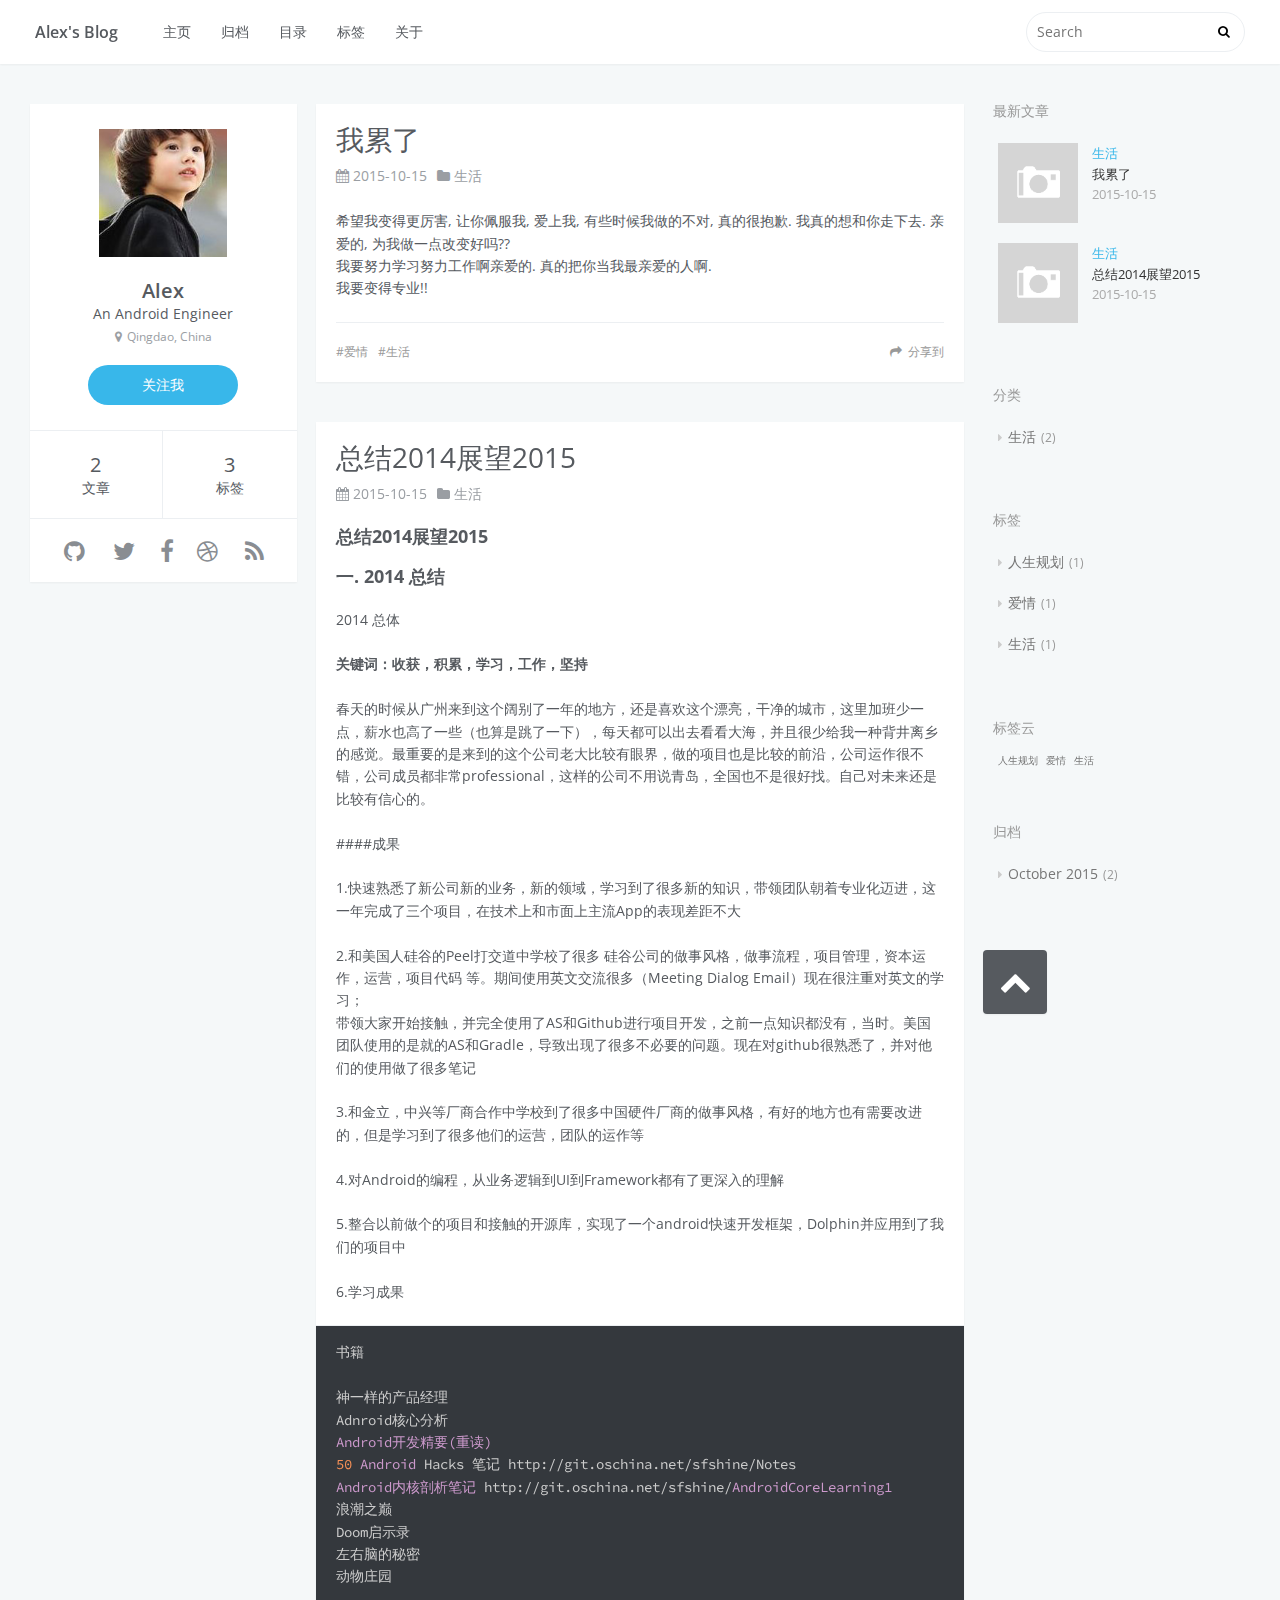
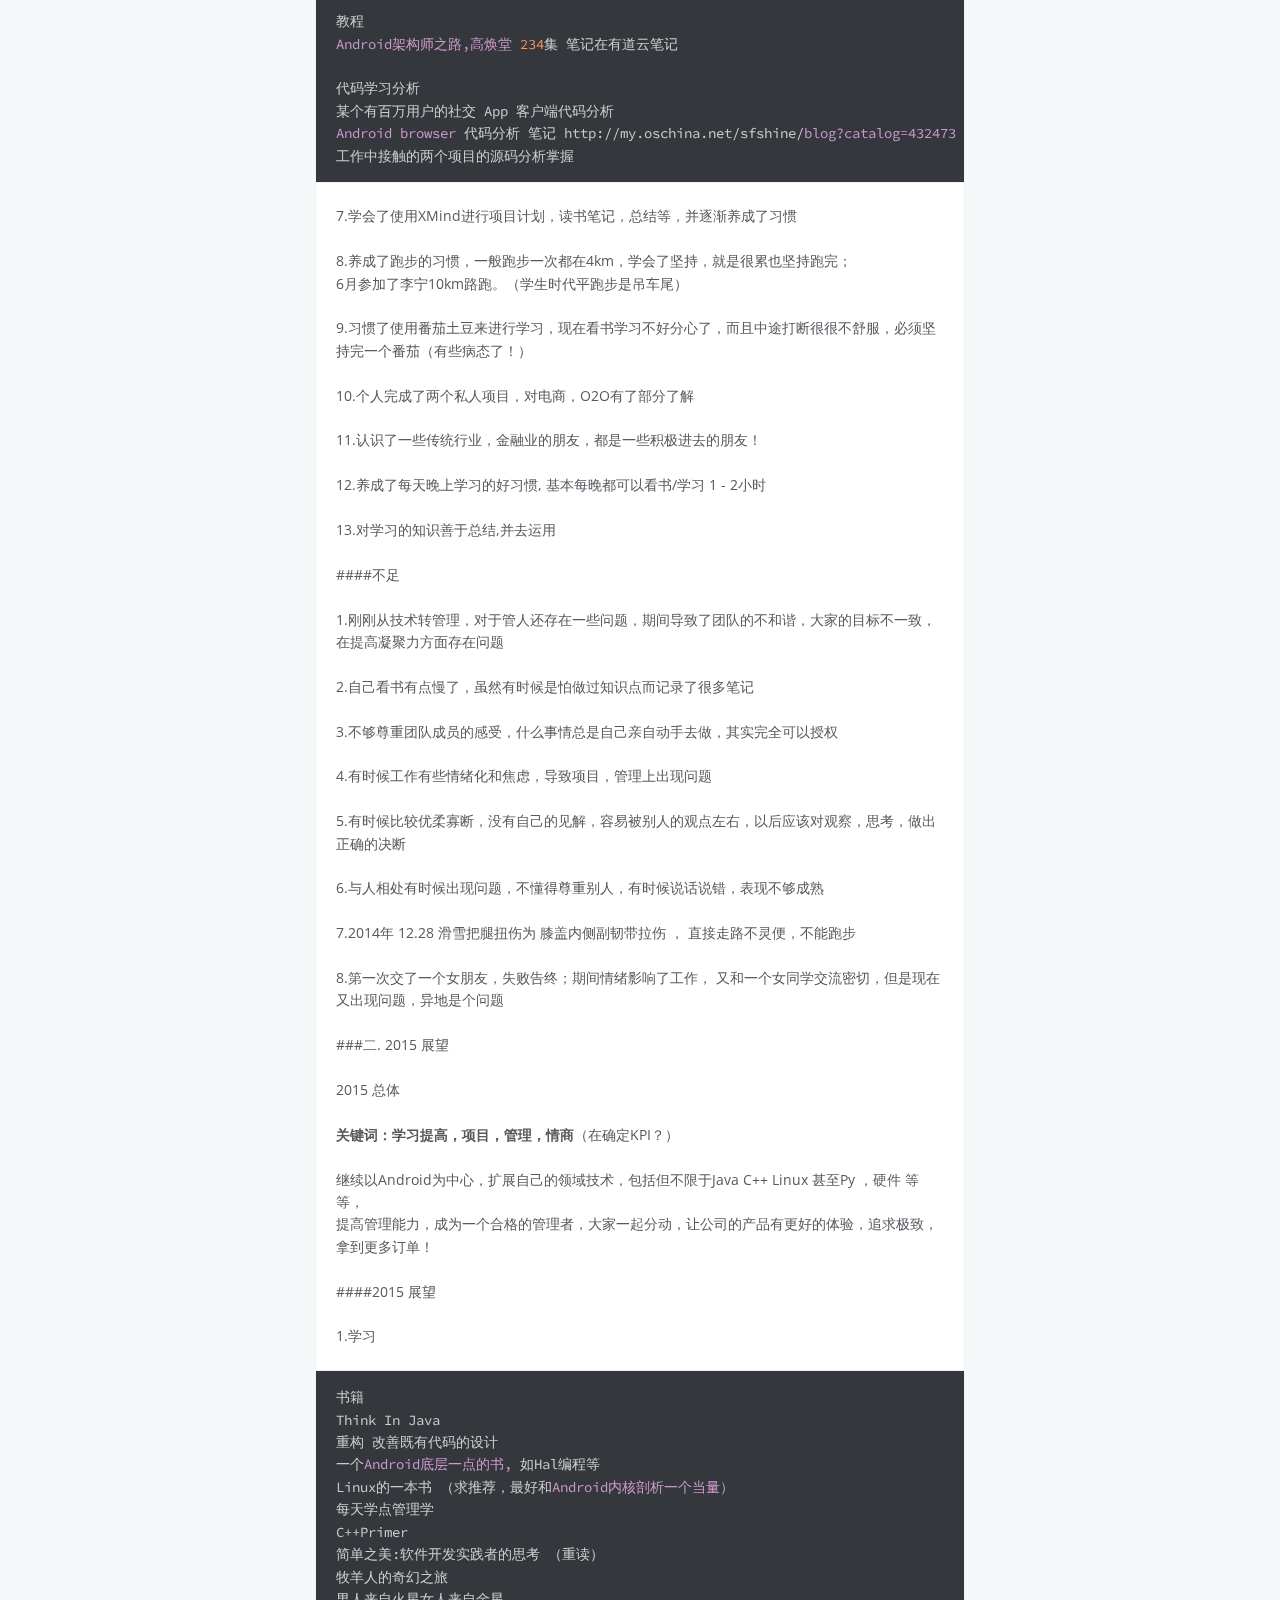
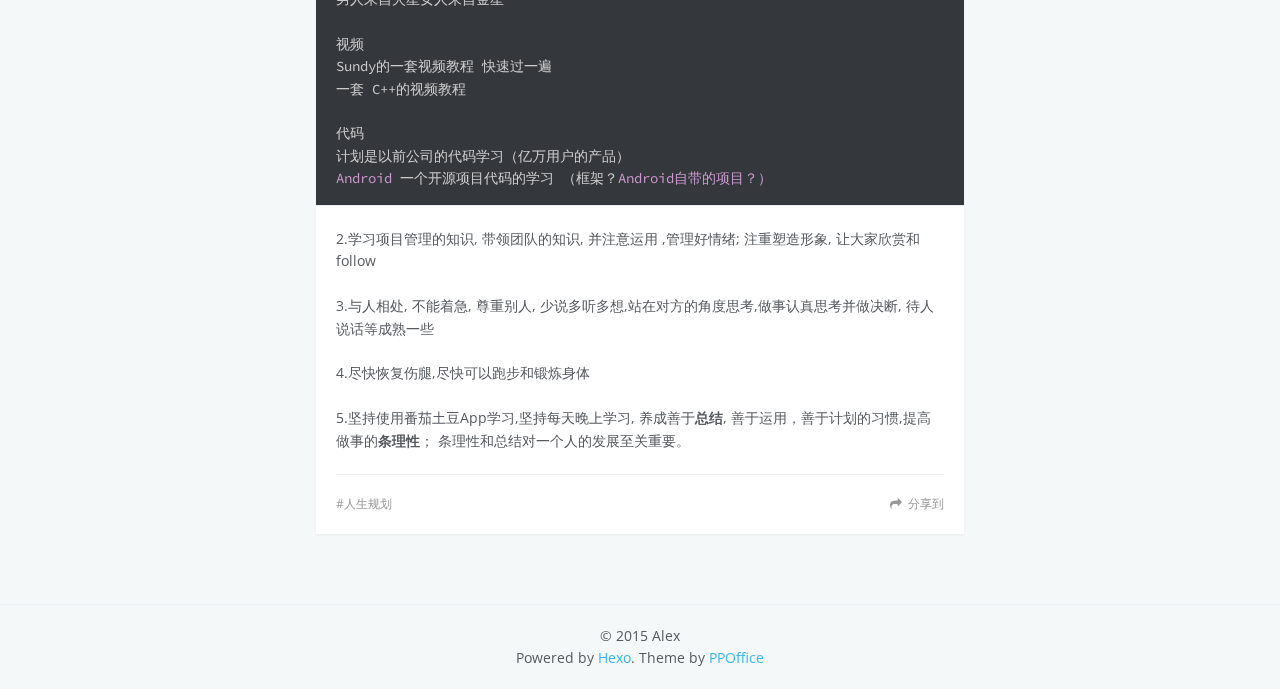
==== index.html @ e64370a1 "Site updated: 2015-10-15 11:28:33" ====
<!DOCTYPE html>
<html>
<head>
  <meta charset="utf-8">
  
  <title>Alex&#39;s Blog</title>
  <meta name="viewport" content="width=device-width, initial-scale=1, maximum-scale=1">
  <meta name="description" content="An Android Engineer">
<meta property="og:type" content="website">
<meta property="og:title" content="Alex's Blog">
<meta property="og:url" content="http://my.oschina.net/sfshine/index.html">
<meta property="og:site_name" content="Alex's Blog">
<meta property="og:description" content="An Android Engineer">
<meta name="twitter:card" content="summary">
<meta name="twitter:title" content="Alex's Blog">
<meta name="twitter:description" content="An Android Engineer">
  
  
    <link rel="icon" href="favicon.png">
  
  
 <link href='//fonts.useso.com/css?family=Open+Sans:400italic,400,600' rel='stylesheet' type='text/css'>
 <link href="//fonts.useso.com/css?family=Source+Code+Pro" rel="stylesheet" type="text/css">


  <link rel="stylesheet" href="/css/style.css" type="text/css">
  <link rel="stylesheet" href="/font-awesome/css/font-awesome.min.css" type="text/css">
  

  

  
</head>
<body>
  <div id="container">
    <header id="header">
  <div id="header-main" class="header-inner">
    <div class="outer">
      <a href="/" id="logo"><span class="site-title">Alex&#39;s Blog</span></a>
      <nav id="main-nav">
        
          <a class="main-nav-link" href="/.">主页</a>
        
          <a class="main-nav-link" href="/archives">归档</a>
        
          <a class="main-nav-link" href="/categories">目录</a>
        
          <a class="main-nav-link" href="/tags">标签</a>
        
          <a class="main-nav-link" href="/about">关于</a>
        
      </nav>
      
        <nav id="sub-nav">
          <div class="profile" id="profile-nav">
            <a id="profile-anchor" href="javascript:;"><img class="avatar" src="/css/images/avatar.png"><i class="fa fa-caret-down"></i></a>
          </div>
        </nav>
      
      <div id="search-form-wrap">
        <form action="//google.com/search" method="get" accept-charset="UTF-8" class="search-form"><input type="search" name="q" results="0" class="search-form-input" placeholder="Search"><button type="submit" class="search-form-submit"> </button><input type="hidden" name="sitesearch" value="http://my.oschina.net/sfshine"></form>
      </div>
    </div>
  </div>
  <div id="main-nav-mobile" class="header-sub header-inner">
    <table class="menu outer">
      <tr>
        
          <td><a class="main-nav-link" href="/.">主页</a></td>
        
          <td><a class="main-nav-link" href="/archives">归档</a></td>
        
          <td><a class="main-nav-link" href="/categories">目录</a></td>
        
          <td><a class="main-nav-link" href="/tags">标签</a></td>
        
          <td><a class="main-nav-link" href="/about">关于</a></td>
        
        <td>
          <form action="//google.com/search" method="get" accept-charset="UTF-8" class="search-form"><input type="search" name="q" results="0" class="search-form-input" placeholder="Search"><input type="hidden" name="sitesearch" value="http://my.oschina.net/sfshine"></form>
        </td>
      </tr>
    </table>
  </div>
</header>

    <div class="outer">
      
        <aside id="profile">
  <div class="inner profile-inner">
    <div class="base-info profile-block">
      <img id="avatar" src="/css/images/avatar.png">
      <h2 id="name">Alex</h2>
      <h3 id="title">An Android Engineer</h3>
      <span id="location"><i class="fa fa-map-marker"></i>Qingdao, China</span>
      <a id="follow" href="http://weibo.com/sfshine">关注我</a>
    </div>
    <div class="article-info profile-block">
      <div class="article-info-block">
        2
        <span>文章</span>
      </div>
      <div class="article-info-block">
        3
        <span>标签</span>
      </div>
    </div>
    
    <div class="contact-info profile-block">
      <table class="contact-list">
        <tr>
          
          <td><a href="https://github.com/sfshine" target="_blank" title="github"><i class="fa fa-github"></i></a></td>
          
          <td><a href="/#" target="_blank" title="twitter"><i class="fa fa-twitter"></i></a></td>
          
          <td><a href="/#" target="_blank" title="facebook"><i class="fa fa-facebook"></i></a></td>
          
          <td><a href="/#" target="_blank" title="dribbble"><i class="fa fa-dribbble"></i></a></td>
          
          <td><a href="/atom.xml" target="_blank" title="rss"><i class="fa fa-rss"></i></a></td>
          
        </tr>
      </table>
    </div>
    
    
  </div>
</aside>

      
      <section id="main">
      <article id="post-我累了" class="article article-type-post" itemscope itemprop="blogPost">
  <div class="article-inner">
    
    
    
      <header class="article-header">
        
  
    <h1 itemprop="name">
      <a class="article-title" href="/2015/10/15/我累了/">我累了</a>
    </h1>
  

        <div class="article-meta">
          
  <div class="article-date">
    <i class="fa fa-calendar"></i>
    <a href="/2015/10/15/我累了/">
      <time datetime="2015-10-15T03:01:04.000Z" itemprop="datePublished">2015-10-15</time>
    </a>
  </div>


          
  <div class="article-category">
  	<i class="fa fa-folder"></i>
    <a class="article-category-link" href="/categories/生活/">生活</a>
  </div>

        </div>
      </header>
    
    <div class="article-entry" itemprop="articleBody">
      
                
        <p>希望我变得更厉害, 让你佩服我, 爱上我, 有些时候我做的不对, 真的很抱歉. 我真的想和你走下去. 亲爱的, 为我做一点改变好吗??<br>我要努力学习努力工作啊亲爱的. 真的把你当我最亲爱的人啊.<br>我要变得专业!!</p>

      
    </div>
    <footer class="article-footer">
      <a data-url="http://my.oschina.net/sfshine/2015/10/15/我累了/" data-id="cifrnseap0005msu8vhosoq96" class="article-share-link">分享到</a>
      
      
  <ul class="article-tag-list"><li class="article-tag-list-item"><a class="article-tag-list-link" href="/tags/爱情/">爱情</a></li><li class="article-tag-list-item"><a class="article-tag-list-link" href="/tags/生活/">生活</a></li></ul>

    </footer>
  </div>
  
</article>



    
      <article id="post-总结2014展望2015" class="article article-type-post" itemscope itemprop="blogPost">
  <div class="article-inner">
    
    
    
      <header class="article-header">
        
  
    <h1 itemprop="name">
      <a class="article-title" href="/2015/10/15/总结2014展望2015/">总结2014展望2015</a>
    </h1>
  

        <div class="article-meta">
          
  <div class="article-date">
    <i class="fa fa-calendar"></i>
    <a href="/2015/10/15/总结2014展望2015/">
      <time datetime="2015-10-15T02:52:53.000Z" itemprop="datePublished">2015-10-15</time>
    </a>
  </div>


          
  <div class="article-category">
  	<i class="fa fa-folder"></i>
    <a class="article-category-link" href="/categories/生活/">生活</a>
  </div>

        </div>
      </header>
    
    <div class="article-entry" itemprop="articleBody">
      
                
        <h3 id="总结2014展望2015">总结2014展望2015</h3><h3 id="一-_2014_总结">一. 2014 总结</h3><p>2014 总体 </p>
<p><strong>关键词：收获，积累，学习，工作，坚持</strong></p>
<p>春天的时候从广州来到这个阔别了一年的地方，还是喜欢这个漂亮，干净的城市，这里加班少一点，薪水也高了一些（也算是跳了一下），每天都可以出去看看大海，并且很少给我一种背井离乡的感觉。最重要的是来到的这个公司老大比较有眼界，做的项目也是比较的前沿，公司运作很不错，公司成员都非常professional，这样的公司不用说青岛，全国也不是很好找。自己对未来还是比较有信心的。</p>
<p>####成果</p>
<p>1.快速熟悉了新公司新的业务，新的领域，学习到了很多新的知识，带领团队朝着专业化迈进，这一年完成了三个项目，在技术上和市面上主流App的表现差距不大</p>
<p>2.和美国人硅谷的Peel打交道中学校了很多 硅谷公司的做事风格，做事流程，项目管理，资本运作，运营，项目代码 等。期间使用英文交流很多（Meeting Dialog Email）现在很注重对英文的学习；<br>带领大家开始接触，并完全使用了AS和Github进行项目开发，之前一点知识都没有，当时。美国团队使用的是就的AS和Gradle，导致出现了很多不必要的问题。现在对github很熟悉了，并对他们的使用做了很多笔记</p>
<p>3.和金立，中兴等厂商合作中学校到了很多中国硬件厂商的做事风格，有好的地方也有需要改进的，但是学习到了很多他们的运营，团队的运作等</p>
<p>4.对Android的编程，从业务逻辑到UI到Framework都有了更深入的理解</p>
<p>5.整合以前做个的项目和接触的开源库，实现了一个android快速开发框架，Dolphin并应用到了我们的项目中</p>
<p>6.学习成果</p>
<pre><code>书籍

神一样的产品经理
<span class="label">Adnroid</span>核心分析
<span class="keyword">Android开发精要(重读) </span>
<span class="number">50</span> <span class="keyword">Android </span>Hacks 笔记 http://git.oschina.net/sfshine/Notes
<span class="keyword">Android内核剖析笔记 </span>http://git.oschina.net/sfshine/<span class="keyword">AndroidCoreLearning1
</span>浪潮之巅
<span class="label">Doom</span>启示录
左右脑的秘密
动物庄园

教程
<span class="keyword">Android架构师之路,高焕堂 </span><span class="number">234</span>集 笔记在有道云笔记

代码学习分析
某个有百万用户的社交 App 客户端代码分析
<span class="keyword">Android </span><span class="keyword">browser </span>代码分析 笔记 http://my.oschina.net/sfshine/<span class="keyword">blog?catalog=432473
</span>工作中接触的两个项目的源码分析掌握
</code></pre><p>7.学会了使用XMind进行项目计划，读书笔记，总结等，并逐渐养成了习惯</p>
<p>8.养成了跑步的习惯，一般跑步一次都在4km，学会了坚持，就是很累也坚持跑完；<br>6月参加了李宁10km路跑。（学生时代平跑步是吊车尾）</p>
<p>9.习惯了使用番茄土豆来进行学习，现在看书学习不好分心了，而且中途打断很很不舒服，必须坚持完一个番茄（有些病态了！）</p>
<p>10.个人完成了两个私人项目，对电商，O2O有了部分了解</p>
<p>11.认识了一些传统行业，金融业的朋友，都是一些积极进去的朋友！</p>
<p>12.养成了每天晚上学习的好习惯, 基本每晚都可以看书/学习 1 - 2小时</p>
<p>13.对学习的知识善于总结,并去运用</p>
<p>####不足</p>
<p>1.刚刚从技术转管理，对于管人还存在一些问题，期间导致了团队的不和谐，大家的目标不一致，在提高凝聚力方面存在问题</p>
<p>2.自己看书有点慢了，虽然有时候是怕做过知识点而记录了很多笔记</p>
<p>3.不够尊重团队成员的感受，什么事情总是自己亲自动手去做，其实完全可以授权</p>
<p>4.有时候工作有些情绪化和焦虑，导致项目，管理上出现问题</p>
<p>5.有时候比较优柔寡断，没有自己的见解，容易被别人的观点左右，以后应该对观察，思考，做出正确的决断</p>
<p>6.与人相处有时候出现问题，不懂得尊重别人，有时候说话说错，表现不够成熟</p>
<p>7.2014年 12.28 滑雪把腿扭伤为 膝盖内侧副韧带拉伤 ， 直接走路不灵便，不能跑步</p>
<p>8.第一次交了一个女朋友，失败告终；期间情绪影响了工作， 又和一个女同学交流密切，但是现在又出现问题，异地是个问题</p>
<p>###二. 2015 展望</p>
<p>2015 总体</p>
<p><strong>关键词：学习提高，项目，管理，情商</strong>（在确定KPI？）</p>
<p>继续以Android为中心，扩展自己的领域技术，包括但不限于Java C++ Linux 甚至Py ，硬件 等等，<br>提高管理能力，成为一个合格的管理者，大家一起分动，让公司的产品有更好的体验，追求极致，拿到更多订单！</p>
<p>####2015 展望</p>
<p>1.学习</p>
<pre><code>书籍
<span class="label">Think</span> In Java
重构 改善既有代码的设计 
一个<span class="keyword">Android底层一点的书, </span>如Hal编程等
<span class="label">Linux</span>的一本书 （求推荐，最好和<span class="keyword">Android内核剖析一个当量）
</span>每天学点管理学
C++Primer
简单之美:软件开发实践者的思考 （重读）
牧羊人的奇幻之旅
男人来自火星女人来自金星

视频
<span class="label">Sundy</span>的一套视频教程 快速过一遍
一套 C++的视频教程

代码
计划是以前公司的代码学习（亿万用户的产品）
<span class="keyword">Android </span>一个开源项目代码的学习 （框架？<span class="keyword">Android自带的项目？）</span>
</code></pre><p>2.学习项目管理的知识, 带领团队的知识, 并注意运用 ,管理好情绪; 注重塑造形象, 让大家欣赏和follow</p>
<p>3.与人相处, 不能着急, 尊重别人, 少说多听多想,站在对方的角度思考,做事认真思考并做决断, 待人说话等成熟一些</p>
<p>4.尽快恢复伤腿,尽快可以跑步和锻炼身体</p>
<p>5.坚持使用番茄土豆App学习,坚持每天晚上学习, 养成善于<strong>总结</strong>, 善于运用，善于计划的习惯,提高做事的<strong>条理性</strong>； 条理性和总结对一个人的发展至关重要。</p>

      
    </div>
    <footer class="article-footer">
      <a data-url="http://my.oschina.net/sfshine/2015/10/15/总结2014展望2015/" data-id="cifrnsea00000msu8nw4ccvkd" class="article-share-link">分享到</a>
      
      
  <ul class="article-tag-list"><li class="article-tag-list-item"><a class="article-tag-list-link" href="/tags/人生规划/">人生规划</a></li></ul>

    </footer>
  </div>
  
</article>



    </section>
      
        <aside id="sidebar">
  
    
  <div class="widget-wrap">
    <h3 class="widget-title">最新文章</h3>
    <div class="widget">
      <ul id="recent-post" class="">
        
          <li>
            
            <div class="item-thumbnail">
              <a href="/2015/10/15/我累了/" class="thumbnail">
  
    <span class="thumbnail-image thumbnail-none"></span>
  
</a>
            </div>
            
            <div class="item-inner">
              <p class="item-category"><a class="article-category-link" href="/categories/生活/">生活</a></p>
              <p class="item-title"><a href="/2015/10/15/我累了/" class="title">我累了</a></p>
              <p class="item-date"><time datetime="2015-10-15T03:01:04.000Z" itemprop="datePublished">2015-10-15</time></p>
            </div>
          </li>
        
          <li>
            
            <div class="item-thumbnail">
              <a href="/2015/10/15/总结2014展望2015/" class="thumbnail">
  
    <span class="thumbnail-image thumbnail-none"></span>
  
</a>
            </div>
            
            <div class="item-inner">
              <p class="item-category"><a class="article-category-link" href="/categories/生活/">生活</a></p>
              <p class="item-title"><a href="/2015/10/15/总结2014展望2015/" class="title">总结2014展望2015</a></p>
              <p class="item-date"><time datetime="2015-10-15T02:52:53.000Z" itemprop="datePublished">2015-10-15</time></p>
            </div>
          </li>
        
      </ul>
    </div>
  </div>

  
    
  <div class="widget-wrap">
    <h3 class="widget-title">分类</h3>
    <div class="widget">
      <ul class="category-list"><li class="category-list-item"><a class="category-list-link" href="/categories/生活/">生活</a><span class="category-list-count">2</span></li></ul>
    </div>
  </div>

  
    
  <div class="widget-wrap">
    <h3 class="widget-title">标签</h3>
    <div class="widget">
      <ul class="tag-list"><li class="tag-list-item"><a class="tag-list-link" href="/tags/人生规划/">人生规划</a><span class="tag-list-count">1</span></li><li class="tag-list-item"><a class="tag-list-link" href="/tags/爱情/">爱情</a><span class="tag-list-count">1</span></li><li class="tag-list-item"><a class="tag-list-link" href="/tags/生活/">生活</a><span class="tag-list-count">1</span></li></ul>
    </div>
  </div>

  
    
  <div class="widget-wrap">
    <h3 class="widget-title">标签云</h3>
    <div class="widget tagcloud">
      <a href="/tags/人生规划/" style="font-size: 10px;">人生规划</a> <a href="/tags/爱情/" style="font-size: 10px;">爱情</a> <a href="/tags/生活/" style="font-size: 10px;">生活</a>
    </div>
  </div>

  
    
  <div class="widget-wrap">
    <h3 class="widget-title">归档</h3>
    <div class="widget">
      <ul class="archive-list"><li class="archive-list-item"><a class="archive-list-link" href="/archives/2015/10/">October 2015</a><span class="archive-list-count">2</span></li></ul>
    </div>
  </div>

  
  <div id="toTop" class="fa fa-chevron-up"></div>
</aside>
      
    </div>
    <footer id="footer">
  
  <div class="outer">
    <div id="footer-info" class="inner">
      &copy; 2015 Alex<br>
      Powered by <a href="http://hexo.io/" target="_blank">Hexo</a>. Theme by <a href="http://github.com/ppoffice">PPOffice</a>
    </div>
  </div>
</footer>
    



 <script src="//ajax.useso.com/ajax/libs/jquery/2.1.3/jquery.min.js"></script>




  <link rel="stylesheet" href="/fancybox/jquery.fancybox.css" type="text/css">
  <script src="/fancybox/jquery.fancybox.pack.js" type="text/javascript"></script>


<script src="/js/script.js" type="text/javascript"></script>

  </div>
</body>
</html>
---- css/style.css ----
body {
  width: 100%;
}
body:before,
body:after {
  content: "";
  display: table;
}
body:after {
  clear: both;
}
html,
body,
div,
span,
applet,
object,
iframe,
h1,
h2,
h3,
h4,
h5,
h6,
p,
blockquote,
pre,
a,
abbr,
acronym,
address,
big,
cite,
code,
del,
dfn,
em,
img,
ins,
kbd,
q,
s,
samp,
small,
strike,
strong,
sub,
sup,
tt,
var,
dl,
dt,
dd,
ol,
ul,
li,
fieldset,
form,
label,
legend,
table,
caption,
tbody,
tfoot,
thead,
tr,
th,
td {
  margin: 0;
  padding: 0;
  border: 0;
  outline: 0;
  font-weight: inherit;
  font-style: inherit;
  font-family: inherit;
  font-size: 100%;
  vertical-align: baseline;
}
body {
  line-height: 1;
  color: #000;
  background: #fff;
}
ol,
ul {
  list-style: none;
}
table {
  border-collapse: separate;
  border-spacing: 0;
  vertical-align: middle;
}
caption,
th,
td {
  text-align: left;
  font-weight: normal;
  vertical-align: middle;
}
a img {
  border: none;
}
input,
button {
  margin: 0;
  padding: 0;
}
input::-moz-focus-inner,
button::-moz-focus-inner {
  border: 0;
  padding: 0;
}
html,
body,
#container {
  height: 100%;
}
body {
  color: #565a5f;
  background: #f5f8f9;
  font: 14px "open sans", "Helvetica Neue", "Microsoft Yahei", Helvetica, Arial, sans-serif;
  -webkit-text-size-adjust: 100%;
}
a {
  color: #38b7ea;
  text-decoration: none;
}
a:visited {
  color: #38b7ea;
}
.outer {
  max-width: 1320px;
  margin: 0 auto;
  padding: 0 20px;
}
.outer:before,
.outer:after {
  content: "";
  display: table;
}
.outer:after {
  clear: both;
}
@media screen and (max-width: 559px) {
  .outer {
    padding: 0;
  }
}
.left,
.alignleft {
  float: left;
}
.right,
.alignright {
  float: right;
}
.clear {
  clear: both;
}
.logo {
  -webkit-background-size: cover;
  -moz-background-size: cover;
  background-size: cover;
}
#container {
  position: relative;
}
#container > .outer {
  margin-bottom: 30px;
}
@media screen and (min-width: 1200px) {
  #main {
    display: inline;
    float: left;
    width: 52.3076923076923%;
    margin: 0 0.7692307692308%;
  }
}
@media screen and (min-width: 800px) and (max-width: 1199px) {
  #main {
    display: inline;
    float: left;
    width: 67.6923076923077%;
    margin: 0 0.7692307692308%;
  }
}
.archive-article-header a,
.layout-wrap-inner.tag-cloud a,
.archive-article-header a:visited,
.layout-wrap-inner.tag-cloud a:visited {
  color: #565a5f;
  -webkit-transition: 0.2s ease;
  -moz-transition: 0.2s ease;
  -ms-transition: 0.2s ease;
  transition: 0.2s ease;
}
.archive-article-header a:hover,
.layout-wrap-inner.tag-cloud a:hover,
.archive-article-header a:visited:hover,
.layout-wrap-inner.tag-cloud a:visited:hover {
  color: #38b7ea;
}
.article-date,
.article-category-link,
.archive-year,
.widget-title {
  text-decoration: none;
  text-transform: uppercase;
  color: #999;
  line-height: 1em;
}
#header,
#profile .inner,
.article-inner,
#comments,
.archive-article,
#toTop {
  background: #fff;
  -webkit-box-shadow: 0 1px 2px rgba(0,0,0,0.05);
  box-shadow: 0 1px 2px rgba(0,0,0,0.05);
}
.article-entry h1,
.widget h1 {
  font-size: 2em;
}
.article-entry h2,
.widget h2 {
  font-size: 1.5em;
}
.article-entry h3,
.widget h3 {
  font-size: 1.3em;
}
.article-entry h4,
.widget h4 {
  font-size: 1.2em;
}
.article-entry h5,
.widget h5 {
  font-size: 1em;
}
.article-entry h6,
.widget h6 {
  font-size: 1em;
  color: #999;
}
.article-entry hr,
.widget hr {
  border: 1px dashed #eceff2;
}
.article-entry strong,
.widget strong {
  font-weight: bold;
}
.article-entry em,
.widget em,
.article-entry cite,
.widget cite {
  font-style: italic;
}
.article-entry sup,
.widget sup,
.article-entry sub,
.widget sub {
  font-size: 0.75em;
  line-height: 0;
  position: relative;
  vertical-align: baseline;
}
.article-entry sup,
.widget sup {
  top: -0.5em;
}
.article-entry sub,
.widget sub {
  bottom: -0.2em;
}
.article-entry small,
.widget small {
  font-size: 0.85em;
}
.article-entry acronym,
.widget acronym,
.article-entry abbr,
.widget abbr {
  border-bottom: 1px dotted;
}
.article-entry ul,
.widget ul,
.article-entry ol,
.widget ol,
.article-entry dl,
.widget dl {
  margin: 0 20px;
  line-height: 1.6em;
}
.article-entry ul ul,
.widget ul ul,
.article-entry ol ul,
.widget ol ul,
.article-entry ul ol,
.widget ul ol,
.article-entry ol ol,
.widget ol ol {
  margin-top: 0;
  margin-bottom: 0;
}
.article-entry ul,
.widget ul {
  list-style: disc;
}
.article-entry ol,
.widget ol {
  list-style: decimal;
}
.article-entry dt,
.widget dt {
  font-weight: bold;
}
#header {
  background: #fff;
  position: relative;
}
#header a,
#header a:visited {
  white-space: nowrap;
  -webkit-transition: 0.2s ease;
  -moz-transition: 0.2s ease;
  -ms-transition: 0.2s ease;
  transition: 0.2s ease;
  color: #565a5f;
}
#header a:hover {
  color: #38b7ea;
}
.header-inner #logo,
#main-nav,
#sub-nav,
#search-form-wrap {
  height: 40px;
  line-height: 40px;
  padding: 12px 15px;
}
.header-inner #logo,
#main-nav {
  float: left;
}
#sub-nav,
#search-form-wrap {
  float: right;
}
.header-inner {
  height: 100%;
  position: relative;
}
.header-inner #logo {
  display: inline-block;
}
.header-inner #logo .logo {
  display: inline-block;
  width: 40px;
  height: 40px;
  margin-right: 5px;
}
.header-inner #logo .site-title {
  font-size: 16px;
  display: inline-block;
  vertical-align: top;
  font-weight: 600;
}
#header-title {
  text-align: center;
  height: 40px;
  position: absolute;
  top: 50%;
  left: 0;
  margin-top: -20px;
}
.header-sub {
  border-top: 1px solid #eceff2;
}
.header-sub ul {
  margin: 0 15px;
}
.header-sub ul:before,
.header-sub ul:after {
  content: "";
  display: table;
}
.header-sub ul:after {
  clear: both;
}
.header-sub ul li {
  float: left;
  margin: 0 10px;
}
.header-sub ul li a {
  display: inline-block;
  line-height: 48px;
}
.header-sub .main-nav-link {
  display: inline-block;
  line-height: 48px;
}
@media screen and (min-width: 560px) and (max-width: 799px) {
  #header-sub {
    display: none;
  }
}
@media screen and (max-width: 559px) {
  #header-sub {
    display: none;
  }
}
@media screen and (min-width: 560px) and (max-width: 799px) {
  #main-nav {
    display: none;
  }
}
@media screen and (max-width: 559px) {
  #main-nav {
    display: none;
  }
}
@media screen and (min-width: 800px) and (max-width: 1199px) {
  #main-nav-mobile {
    display: none;
  }
}
@media screen and (min-width: 1200px) {
  #main-nav-mobile {
    display: none;
  }
}
.nav-icon,
.main-nav-link {
  float: left;
  display: block;
  padding: 0 15px;
}
.nav-icon {
  text-align: center;
  font-size: 14px;
  width: 14px;
  height: 14px;
  position: relative;
  cursor: pointer;
  height: 40px !important;
  line-height: 40px !important;
}
.main-nav-link {
  font-weight: 300;
}
@media screen and (min-width: 1200px) {
  #sub-nav {
    display: none;
  }
}
#sub-nav #profile-nav #profile-anchor {
  display: block;
  height: 40px;
  line-height: 40px;
}
#sub-nav #profile-nav #profile-anchor:before,
#sub-nav #profile-nav #profile-anchor:after {
  content: "";
  display: table;
}
#sub-nav #profile-nav #profile-anchor:after {
  clear: both;
}
#sub-nav #profile-nav .avatar,
#sub-nav #profile-nav .fa {
  float: left;
}
#sub-nav #profile-nav .avatar {
  width: 40px;
  height: 40px;
  margin-right: 8px;
}
#sub-nav #profile-nav .fa {
  line-height: 40px;
}
@media screen and (max-width: 559px) {
  #search-form-wrap {
    display: none;
  }
}
#search-form-wrap .search-form {
  position: relative;
}
#search-form-wrap .search-form .search-form-input {
  width: 100%;
  height: 40px;
  padding: 0 30px 0 10px;
  line-height: 40px;
  -webkit-border-radius: 21px;
  border-radius: 21px;
}
#search-form-wrap .search-form .search-form-input::-webkit-search-results-decoration,
#search-form-wrap .search-form .search-form-input::-webkit-search-cancel-button {
  -webkit-appearance: none;
}
#search-form-wrap .search-form .search-form-submit {
  top: 50%;
  right: 15px;
  border: none;
  cursor: pointer;
  margin-top: -7px;
  background: none;
  position: absolute;
  font: 13px font-icon;
  font-family: 'FontAwesome';
}
#search-form-wrap .search-form .search-form-submit:before {
  content: '\f002';
}
#search-form-wrap .search-form .search-form-submit:hover,
#search-form-wrap .search-form .search-form-submit:focus {
  color: #777;
}
.search-form-input {
  width: 200px;
  outline: none;
  -webkit-appearance: none;
  -moz-appearance: none;
  appearance: none;
  background: none;
  -webkit-box-shadow: none;
  box-shadow: none;
  color: #565a5f;
  -webkit-transition: 0.2s ease;
  -moz-transition: 0.2s ease;
  -ms-transition: 0.2s ease;
  transition: 0.2s ease;
  -webkit-box-sizing: border-box;
  -moz-box-sizing: border-box;
  box-sizing: border-box;
  font: 14px "open sans", "Helvetica Neue", "Microsoft Yahei", Helvetica, Arial, sans-serif;
  border: 1px solid #eceff2;
}
.search-form-input:focus {
  border-color: #38b7ea;
}
#main-nav-mobile {
  overflow-y: hidden;
  overflow-x: auto;
}
#main-nav-mobile .menu {
  margin: 0;
  height: 48px;
}
#main-nav-mobile .menu:before,
#main-nav-mobile .menu:after {
  content: "";
  display: table;
}
#main-nav-mobile .menu:after {
  clear: both;
}
#main-nav-mobile .menu .search-form-input {
  display: none;
  padding: 0 10px;
  margin-right: 15px;
  height: 32px;
  line-height: 32px;
  -webkit-border-radius: 16px;
  border-radius: 16px;
}
@media screen and (max-width: 559px) {
  #main-nav-mobile .menu .search-form-input {
    display: block;
  }
}
#main-nav-mobile .menu .search-form-input::-webkit-search-results-decoration,
#main-nav-mobile .menu .search-form-input::-webkit-search-cancel-button {
  -webkit-appearance: none;
}
.bio {
  text-align: center;
}
#profile .inner .bio h2 {
  font-size: 1.3em;
  font-weight: bold;
  margin-top: 15px;
}
#profile .inner .bio p {
  margin: 5px 20px 10px 20px;
  text-align: justify;
  max-width: 300px;
  line-height: 1.5em;
}
.profile-block {
  padding: 15px 20px;
  border-bottom: 1px solid #eceff2;
}
.profile-block:last-child {
  border-bottom: none;
}
#profile {
  display: inline;
  float: left;
  width: 21.5384615384615%;
  margin: 0 0.7692307692308%;
  display: none;
}
@media screen and (min-width: 1200px) {
  #profile {
    display: block;
  }
}
#profile .inner {
  margin-top: 40px;
  background: #fff;
}
#profile .inner .base-info #avatar {
  display: block;
  margin: 10px auto 20px;
  width: 128px;
  height: 128px;
}
#profile .inner .base-info #name,
#profile .inner .base-info #title,
#profile .inner .base-info #location {
  display: block;
  text-align: center;
}
#profile .inner .base-info #name {
  font-size: 20px;
  font-weight: 600;
}
#profile .inner .base-info #location {
  font-size: 12px;
  margin-top: 5px;
  color: #9a9ea3;
}
#profile .inner .base-info #location .fa {
  margin-right: 5px;
}
#profile .inner .base-info #follow {
  color: #fff;
  width: 150px;
  height: 40px;
  display: block;
  font-size: 14px;
  line-height: 40px;
  text-align: center;
  margin: 20px auto 10px;
  background: #38b7ea;
  -webkit-border-radius: 20px;
  border-radius: 20px;
  -webkit-transition: 0.2s ease;
  -moz-transition: 0.2s ease;
  -ms-transition: 0.2s ease;
  transition: 0.2s ease;
}
#profile .inner .base-info #follow:hover {
  background: #49c8fb;
}
#profile .inner .article-info {
  padding: 0px;
}
#profile .inner .article-info:before,
#profile .inner .article-info:after {
  content: "";
  display: table;
}
#profile .inner .article-info:after {
  clear: both;
}
#profile .inner .article-info .article-info-block {
  width: 50%;
  float: left;
  padding: 20px 15px;
  text-align: center;
  -webkit-box-sizing: border-box;
  -moz-box-sizing: border-box;
  box-sizing: border-box;
  font-size: 20px;
}
#profile .inner .article-info .article-info-block span {
  display: block;
  font-size: 14px;
  text-transform: uppercase;
}
#profile .inner .article-info .article-info-block:first-child {
  border-right: 1px solid #eceff2;
}
#profile .inner .contact-info .contact-list {
  width: 100%;
}
#profile .inner .contact-info .contact-list td {
  text-align: center;
  font-size: 24px;
}
#profile .inner .contact-info .contact-list td a {
  position: relative;
  -webkit-transition: 0.2s ease;
  -moz-transition: 0.2s ease;
  -ms-transition: 0.2s ease;
  transition: 0.2s ease;
  color: #898d92;
}
#profile .inner .contact-info .contact-list td a:hover {
  color: #565a5f;
}
#profile .inner .contact-info .contact-list td a:hover:after {
  right: -50%;
  top: -41px;
  color: #fff;
  background: #333;
  font-size: 14px;
  content: attr(title);
  display: block;
  padding: 5px 15px;
  position: absolute;
  white-space: nowrap;
  -webkit-border-radius: 2px;
  border-radius: 2px;
  text-transform: uppercase;
  -webkit-box-shadow: 0 0 2px rgba(0,0,0,0.2);
  box-shadow: 0 0 2px rgba(0,0,0,0.2);
  z-index: 1;
}
#profile .inner .contact-info .contact-list td a:hover:before {
  top: -12px;
  right: 8px;
  border: solid;
  border-color: #333 transparent;
  border-width: 5px 5px 0 5px;
  content: "";
  display: block;
  position: absolute;
  z-index: 2;
}
#profile.card {
  top: 50px;
  right: 20px;
  z-index: 999;
  display: block;
  min-width: 280px;
  position: absolute;
}
#profile.card .profile-inner {
  position: relative;
  -webkit-box-shadow: 0 2px 5px rgba(0,0,0,0.2);
  box-shadow: 0 2px 5px rgba(0,0,0,0.2);
}
#profile.card .profile-inner:before,
#profile.card .profile-inner:after {
  z-index: 1;
  content: '';
  top: -20px;
  right: 10px;
  position: absolute;
  border-width: 10px;
  border-style: solid;
  border-color: transparent transparent #fff transparent;
}
#profile.card .profile-inner:after {
  z-index: 0;
  border-color: transparent transparent #dbdee1 transparent;
}
.article {
  margin: 40px 0;
}
.article-inner {
  overflow: hidden;
}
.article-banner {
  width: 100%;
  height: auto;
}
.article-meta:before,
.article-meta:after {
  content: "";
  display: table;
}
.article-meta:after {
  clear: both;
}
.article-meta > div {
  margin-bottom: 5px;
}
.article-meta .article-date,
.article-meta .article-category {
  margin-right: 10px;
  color: #9a9ea3;
}
.article-meta a {
  color: #9a9ea3;
}
.article-meta a:hover {
  color: #38b7ea;
}
.article-date {
  float: left;
}
.article-category {
  float: left;
  line-height: 1em;
  color: #565a5f;
}
.article-category .fa-angle-right {
  margin: 0 5px;
}
.article-header {
  padding: 20px 20px 0;
}
.article-header .article-title {
  display: block;
  margin-bottom: 14px;
}
.article-title {
  text-decoration: none;
  font-size: 2em;
  color: #565a5f;
  line-height: 1.1em;
  -webkit-transition: color 0.2s;
  -moz-transition: color 0.2s;
  -ms-transition: color 0.2s;
  transition: color 0.2s;
}
a.article-title:visited {
  color: #565a5f;
}
a.article-title:hover {
  color: #38b7ea;
}
.article-entry {
  color: #565a5f;
  padding: 0 20px;
  line-height: 1.6em;
}
.article-entry:before,
.article-entry:after {
  content: "";
  display: table;
}
.article-entry:after {
  clear: both;
}
.article-entry p,
.article-entry table {
  line-height: 1.6em;
  margin: 1.6em 0;
}
.article-entry h1,
.article-entry h2,
.article-entry h3,
.article-entry h4,
.article-entry h5,
.article-entry h6 {
  font-weight: bold;
}
.article-entry h1,
.article-entry h2,
.article-entry h3,
.article-entry h4,
.article-entry h5,
.article-entry h6 {
  line-height: 1.1em;
  margin: 1.1em 0;
}
.article-entry a {
  color: #38b7ea;
  text-decoration: none;
}
.article-entry a:hover {
  text-decoration: underline;
}
.article-entry ul,
.article-entry ol,
.article-entry dl {
  margin-top: 1.6em;
  margin-bottom: 1.6em;
}
.article-entry img,
.article-entry video {
  max-width: 100%;
  height: auto;
  display: block;
  margin: auto;
}
.article-entry iframe {
  border: none;
}
.article-entry table {
  width: 100%;
  border-collapse: collapse;
  border-spacing: 0;
}
.article-entry th {
  font-weight: bold;
  border-bottom: 3px solid #eceff2;
  padding-bottom: 0.5em;
}
.article-entry td {
  border-bottom: 1px solid #eceff2;
  padding: 10px 0;
}
.article-entry blockquote {
  font-family: Georgia, "Times New Roman", serif;
  font-size: 1.4em;
  margin: 1.6em 20px;
  text-align: center;
}
.article-entry blockquote footer {
  font-size: 14px;
  margin: 1.6em 0;
  font-family: "open sans", "Helvetica Neue", "Microsoft Yahei", Helvetica, Arial, sans-serif;
}
.article-entry blockquote footer cite:before {
  content: "—";
  padding: 0 0.5em;
}
.article-entry .pullquote {
  text-align: left;
  width: 45%;
  margin: 0;
}
.article-entry .pullquote.left {
  margin-left: 0.5em;
  margin-right: 1em;
}
.article-entry .pullquote.right {
  margin-right: 0.5em;
  margin-left: 1em;
}
.article-entry .caption {
  color: #999;
  display: block;
  font-size: 0.9em;
  margin-top: 0.5em;
  position: relative;
  text-align: center;
}
.article-entry .video-container {
  position: relative;
  padding-top: 56.25%;
  height: 0;
  overflow: hidden;
}
.article-entry .video-container iframe,
.article-entry .video-container object,
.article-entry .video-container embed {
  position: absolute;
  top: 0;
  left: 0;
  width: 100%;
  height: 100%;
  margin-top: 0;
}
.article-more-link a {
  display: inline-block;
  line-height: 1em;
  padding: 6px 15px;
  -webkit-border-radius: 15px;
  border-radius: 15px;
  background: #f5f8f9;
  color: #999;
  text-shadow: 0 1px #fff;
  text-decoration: none;
}
.article-more-link a:hover {
  background: #38b7ea;
  color: #fff;
  text-decoration: none;
  text-shadow: 0 1px #169cd2;
}
.article-footer {
  font-size: 0.85em;
  line-height: 1.6em;
  border-top: 1px solid #eceff2;
  padding-top: 1.6em;
  margin: 0 20px 20px;
}
.article-footer:before,
.article-footer:after {
  content: "";
  display: table;
}
.article-footer:after {
  clear: both;
}
.article-footer a {
  color: #999;
  text-decoration: none;
}
.article-footer a:hover {
  color: #565a5f;
}
.article-tag-list-item {
  float: left;
  margin-right: 10px;
}
.article-tag-list-link:before {
  content: "#";
}
.article-comment-link {
  float: right;
}
.article-comment-link:before {
  content: "\f075";
  font-family: FontAwesome;
  padding-right: 8px;
}
.article-share-link {
  cursor: pointer;
  float: right;
  margin-left: 20px;
}
.article-share-link:before {
  content: "\f064";
  font-family: FontAwesome;
  padding-right: 6px;
}
#article-nav {
  position: relative;
}
#article-nav:before,
#article-nav:after {
  content: "";
  display: table;
}
#article-nav:after {
  clear: both;
}
@media screen and (min-width: 1200px) {
  #article-nav {
    margin: 40px 0;
  }
  #article-nav:before {
    width: 8px;
    height: 8px;
    position: absolute;
    top: 50%;
    left: 50%;
    margin-top: -4px;
    margin-left: -4px;
    content: "";
    -webkit-border-radius: 50%;
    border-radius: 50%;
    background: #787c81;
  }
}
.article-nav-link-wrap {
  text-decoration: none;
  color: #999;
  -webkit-box-sizing: border-box;
  -moz-box-sizing: border-box;
  box-sizing: border-box;
  margin-top: 40px;
  text-align: center;
  display: block;
}
.article-nav-link-wrap:hover {
  color: #565a5f;
}
@media screen and (min-width: 1200px) {
  .article-nav-link-wrap {
    width: 50%;
    margin-top: 0;
  }
}
@media screen and (min-width: 1200px) {
  #article-nav-newer {
    float: left;
    text-align: right;
    padding-right: 20px;
  }
}
@media screen and (min-width: 1200px) {
  #article-nav-older {
    float: right;
    text-align: left;
    padding-left: 20px;
  }
}
.article-nav-caption {
  letter-spacing: 2px;
  line-height: 1em;
  font-weight: bold;
  color: #565a5f;
  text-transform: uppercase;
}
#article-nav-newer .article-nav-caption {
  margin-right: -2px;
}
.article-nav-title {
  font-size: 0.85em;
  line-height: 1.6em;
  margin-top: 0.5em;
}
.article-share-box {
  position: absolute;
  display: none;
  background: #fff;
  -webkit-box-shadow: 0px 2px 2px rgba(0,0,0,0.1);
  box-shadow: 0px 2px 2px rgba(0,0,0,0.1);
  -webkit-border-radius: 3px;
  border-radius: 3px;
  margin-left: -145px;
  overflow: hidden;
  z-index: 1;
}
.article-share-box.on {
  display: block;
}
.article-share-input {
  width: 100%;
  background: none;
  -webkit-box-sizing: border-box;
  -moz-box-sizing: border-box;
  box-sizing: border-box;
  font: 14px "open sans", "Helvetica Neue", "Microsoft Yahei", Helvetica, Arial, sans-serif;
  padding: 0 15px;
  color: #565a5f;
  outline: none;
  border: 1px solid #eceff2;
  -webkit-border-radius: 3px 3px 0 0;
  border-radius: 3px 3px 0 0;
  height: 36px;
  line-height: 36px;
}
.article-share-links {
  background: #f5f8f9;
}
.article-share-links:before,
.article-share-links:after {
  content: "";
  display: table;
}
.article-share-links:after {
  clear: both;
}
.article-share-twitter,
.article-share-facebook,
.article-share-pinterest,
.article-share-google {
  width: 50px;
  height: 36px;
  display: block;
  float: left;
  position: relative;
  color: #999;
  text-shadow: 0 1px #fff;
}
.article-share-twitter:before,
.article-share-facebook:before,
.article-share-pinterest:before,
.article-share-google:before {
  font-size: 20px;
  width: 20px;
  height: 20px;
  position: absolute;
  top: 50%;
  left: 50%;
  margin-top: -10px;
  margin-left: -10px;
  text-align: center;
}
.article-share-twitter:hover,
.article-share-facebook:hover,
.article-share-pinterest:hover,
.article-share-google:hover {
  color: #fff;
}
.article-share-twitter:hover {
  background: #00aced;
  text-shadow: 0 1px #008abe;
}
.article-share-facebook:hover {
  background: #3b5998;
  text-shadow: 0 1px #2f477a;
}
.article-share-pinterest:hover {
  background: #cb2027;
  text-shadow: 0 1px #a21a1f;
}
.article-share-google:hover {
  background: #dd4b39;
  text-shadow: 0 1px #be3221;
}
.article-gallery {
  background: #000;
  position: relative;
}
.article-gallery-photos {
  position: relative;
  overflow: hidden;
}
.article-gallery-img {
  display: none;
  max-width: 100%;
}
.article-gallery-img:first-child {
  display: block;
}
.article-gallery-img.loaded {
  position: absolute;
  display: block;
}
.article-gallery-img img {
  display: block;
  max-width: 100%;
  margin: 0 auto;
}
.toc-article {
  background: #f9f9f9;
  margin: 2em 0 0 0.2em;
  padding: 1em;
  -webkit-border-radius: 0px;
  border-radius: 0px;
}
.toc-article .toc-title {
  font-size: 120%;
}
.toc-article strong {
  padding: 0.3em 1;
}
ol.toc {
  width: 100%;
  margin: 1em 2em 0 0;
}
#toc {
  line-height: 1em;
  font-size: 0.8em;
  float: right;
}
#toc .toc {
  padding: 0;
}
#toc .toc li {
  list-style-type: none;
}
#toc .toc-child {
  padding-left: 0em;
}
#toc.toc-aside {
  display: none;
  width: 13%;
  position: fixed;
  right: 2%;
  top: 320px;
  overflow: hidden;
  line-height: 1.5em;
  font-size: 1em;
  color: color-heading;
  opacity: 0.6;
  -webkit-transition: opacity 1s ease-out;
  -moz-transition: opacity 1s ease-out;
  -ms-transition: opacity 1s ease-out;
  transition: opacity 1s ease-out;
}
#toc.toc-aside strong {
  padding: 0.3em 0;
  color: color-font;
}
#toc.toc-aside:hover {
  -webkit-transition: opacity 0.3s ease-out;
  -moz-transition: opacity 0.3s ease-out;
  -ms-transition: opacity 0.3s ease-out;
  transition: opacity 0.3s ease-out;
  opacity: 1;
}
#toc.toc-aside a {
  -webkit-transition: color 1s ease-out;
  -moz-transition: color 1s ease-out;
  -ms-transition: color 1s ease-out;
  transition: color 1s ease-out;
}
#toc.toc-aside a:hover {
  color: color-theme;
  -webkit-transition: color 0.3s ease-out;
  -moz-transition: color 0.3s ease-out;
  -ms-transition: color 0.3s ease-out;
  transition: color 0.3s ease-out;
}
#comments {
  padding: 20px;
  margin: 40px 0;
}
#comments a {
  color: #38b7ea;
}
.archives:before,
.archives:after {
  content: "";
  display: table;
}
.archives:after {
  clear: both;
}
.archives .article:first-child {
  margin: 20px 0;
}
.archive-year-wrap,
.archive-category-wrap,
.archive-tag-wrap,
.layout-title {
  font-size: 1.4em;
  margin: 40px 0 20px 0;
}
@media screen and (max-width: 559px) {
  .archive-year-wrap,
  .archive-category-wrap,
  .archive-tag-wrap,
  .layout-title {
    padding: 0 15px;
    font-size: 1.2em;
  }
}
.archive-year-wrap .fa,
.archive-category-wrap .fa,
.archive-tag-wrap .fa,
.layout-title .fa {
  margin-right: 3px;
}
.archive-year-wrap .archive-year,
.archive-category-wrap .archive-year,
.archive-tag-wrap .archive-year,
.layout-title .archive-year {
  color: #565a5f;
}
.archive-year-wrap .archive-year:hover,
.archive-category-wrap .archive-year:hover,
.archive-tag-wrap .archive-year:hover,
.layout-title .archive-year:hover {
  color: #38b7ea;
}
@media screen and (max-width: 559px) {
  .layout-wrap-inner {
    padding: 0 15px;
  }
}
.archive-article {
  -webkit-column-break-inside: avoid;
  page-break-inside: avoid;
  overflow: hidden;
  break-inside: avoid-column;
  padding: 0;
  margin-bottom: 15px;
}
.archive-article:before,
.archive-article:after {
  content: "";
  display: table;
}
.archive-article:after {
  clear: both;
}
.archive-article-thumbnail {
  float: left;
  margin-right: 10px;
}
.archive-article-thumbnail .thumbnail {
  width: 160px;
  height: 90px;
  display: block;
  position: relative;
  overflow: hidden;
}
.archive-article-thumbnail .thumbnail span {
  width: 100%;
  height: 100%;
  display: block;
}
.archive-article-thumbnail .thumbnail .thumbnail-image {
  position: absolute;
  -webkit-background-size: cover;
  -moz-background-size: cover;
  background-size: cover;
  background-position: center;
}
.archive-article-thumbnail .thumbnail .thumbnail-none {
  background-image: url("images/thumb-default-small.png");
}
@media screen and (max-width: 559px) {
  .archive-article-thumbnail .thumbnail {
    width: 120px;
    height: 67.5px;
  }
}
.archive-article-header {
  padding: 10px;
}
.archive-article-title {
  font-size: 1.2em;
  line-height: 1.2em;
}
@media screen and (max-width: 559px) {
  .archive-article-title {
    font-size: 1em;
    line-height: 1em;
    height: 1em;
    overflow: hidden;
    display: block;
  }
}
.archive-article-date {
  display: block;
  margin-top: 8px;
}
.layout-wrap-inner.list-categories ul {
  margin-left: 15px;
  list-style: none;
}
.layout-wrap-inner.list-categories ul li,
.layout-wrap-inner.list-categories ul .category-list-child {
  padding: 10px 0;
  font-size: 14px;
  border-bottom: 1px solid border-color;
}
.layout-wrap-inner.list-categories ul li a,
.layout-wrap-inner.list-categories ul .category-list-child a {
  color: #777;
}
.layout-wrap-inner.list-categories ul ul,
.layout-wrap-inner.list-categories ul ol {
  list-style: none;
}
.layout-wrap-inner.list-categories ul ul li,
.layout-wrap-inner.list-categories ul ol li {
  border: none;
}
.layout-wrap-inner.list-categories ul ul li:last-child,
.layout-wrap-inner.list-categories ul ol li:last-child {
  padding-bottom: 0px;
}
.layout-wrap-inner.list-categories li a:before {
  color: #ccc;
  content: "\f0da";
  font-size: 12px;
  margin-right: 6px;
  font-family: FontAwesome;
  -webkit-transition: 0.2s ease;
  -moz-transition: 0.2s ease;
  -ms-transition: 0.2s ease;
  transition: 0.2s ease;
}
.layout-wrap-inner.list-categories li a:hover:before {
  color: #333;
}
.layout-wrap-inner.tag-cloud a {
  margin-right: 8px;
}
.layout-wrap-inner.tag-cloud a:before {
  content: '#';
}
#page-nav {
  margin: 40px auto;
  text-align: center;
  color: #999;
  overflow: hidden;
}
#page-nav:before,
#page-nav:after {
  content: "";
  display: table;
}
#page-nav:after {
  clear: both;
}
#page-nav a,
#page-nav span {
  height: 32px;
  padding: 0 10px;
  line-height: 32px;
  text-align: center;
  display: inline-block;
  -webkit-border-radius: 2px;
  border-radius: 2px;
}
#page-nav a {
  color: #999;
  text-decoration: none;
}
#page-nav a:hover {
  color: #fff;
  background: #38b7ea;
}
#page-nav .page-number {
  display: inline-block;
}
@media screen and (max-width: 559px) {
  #page-nav .page-number {
    display: none;
  }
}
#page-nav .current {
  color: #565a5f;
  font-weight: bold;
}
#page-nav .space {
  color: #eceff2;
}
#footer {
  padding: 20px 0;
  border-top: 1px solid #eceff2;
  color: #565a5f;
  font-size: 16px;
  text-align: center;
}
#footer .outer {
  margin-bottom: 0;
}
#footer a {
  color: #38b7ea;
  text-decoration: none;
}
#footer a:hover {
  text-decoration: underline;
}
#footer-info {
  line-height: 1.6em;
  font-size: 0.85em;
}
.article-entry pre,
.article-entry .highlight {
  background: #34383d;
  margin: 0 -20px;
  padding: 15px 20px;
  border-style: solid;
  border-color: #eceff2;
  border-width: 1px 0;
  overflow: auto;
  color: #ccc;
  line-height: 22.400000000000002px;
}
.article-entry .highlight .gutter pre,
.article-entry .gist .gist-file .gist-data .line-numbers {
  color: #666;
  font-size: 0.85em;
}
.article-entry pre,
.article-entry code {
  font-family: "Source Code Pro", Consolas, Monaco, Menlo, Consolas, monospace;
}
.article-entry code {
  background: #f5f8f9;
  text-shadow: 0 1px #fff;
  padding: 0 0.3em;
}
.article-entry pre code {
  background: none;
  text-shadow: none;
  padding: 0;
}
.article-entry .highlight pre {
  border: none;
  margin: 0;
  padding: 0;
}
.article-entry .highlight table {
  margin: 0;
  width: auto;
}
.article-entry .highlight td {
  border: none;
  padding: 0;
}
.article-entry .highlight figcaption {
  font-size: 0.85em;
  color: #999;
  line-height: 1em;
  margin-bottom: 1em;
}
.article-entry .highlight figcaption:before,
.article-entry .highlight figcaption:after {
  content: "";
  display: table;
}
.article-entry .highlight figcaption:after {
  clear: both;
}
.article-entry .highlight figcaption a {
  float: right;
}
.article-entry .highlight .gutter pre {
  text-align: right;
  padding-right: 20px;
}
.article-entry .highlight .line {
  height: 22.400000000000002px;
}
.article-entry .gist {
  margin: 0 -20px;
  border-style: solid;
  border-color: #eceff2;
  border-width: 1px 0;
  background: #34383d;
  padding: 15px 20px 15px 0;
}
.article-entry .gist .gist-file {
  border: none;
  font-family: "Source Code Pro", Consolas, Monaco, Menlo, Consolas, monospace;
  margin: 0;
}
.article-entry .gist .gist-file .gist-data {
  background: none;
  border: none;
}
.article-entry .gist .gist-file .gist-data table {
  background: none;
}
.article-entry .gist .gist-file .gist-data .pl-vo {
  color: #fff;
}
.article-entry .gist .gist-file .gist-data .line-numbers {
  background: none;
  border: none;
  padding: 0 20px 0 0;
  height: 22.400000000000002px;
  vertical-align: top;
}
.article-entry .gist .gist-file .gist-data .line-data {
  padding: 0 !important;
}
.article-entry .gist .gist-file .highlight {
  margin: 0;
  padding: 0;
  border: none;
}
.article-entry .gist .gist-file .gist-meta {
  background: #34383d;
  color: #999;
  font: 0.85em "open sans", "Helvetica Neue", "Microsoft Yahei", Helvetica, Arial, sans-serif;
  text-shadow: 0 0;
  padding: 0;
  margin-top: 1em;
  margin-left: 20px;
}
.article-entry .gist .gist-file .gist-meta a {
  color: #38b7ea;
  font-weight: normal;
}
.article-entry .gist .gist-file .gist-meta a:hover {
  text-decoration: underline;
}
pre .comment,
pre .title,
pre .template_comment,
pre .header,
pre .javadoc {
  color: #999;
}
pre .variable,
pre .attribute,
pre .tag,
pre .regexp,
pre .ruby .constant,
pre .xml .tag .title,
pre .xml .pi,
pre .xml .doctype,
pre .html .doctype,
pre .css .id,
pre .css .class,
pre .css .pseudo,
pre .winutils,
pre .method,
pre .request,
pre .status,
pre .nginx .title,
pre .diff .change,
pre .special,
pre .attr_selector,
pre .important,
pre .subst,
pre .clojure .title,
pre .deletion {
  color: #f2777a;
}
pre .number,
pre .preprocessor,
pre .preprocessor .keyword,
pre .built_in,
pre .literal,
pre .params,
pre .constant,
pre .command,
pre .lisp .body,
pre .parent,
pre .haskell .type {
  color: #f99157;
}
pre .class,
pre .ruby .class .title,
pre .css .rules .attribute,
pre .addition {
  color: #9c9;
}
pre .string,
pre .value,
pre .inheritance,
pre .ruby .symbol,
pre .symbol .string,
pre .xml .cdata,
pre .function .title {
  color: #9c9;
}
pre .css .hexcolor,
pre .phpdoc,
pre .tex .formula {
  color: #6cc;
}
pre .function,
pre .python .decorator,
pre .python .title,
pre .ruby .function .title,
pre .ruby .title .keyword,
pre .perl .sub,
pre .javascript .title,
pre .coffeescript .title,
pre .localvars,
pre .chunk,
pre .decorator,
pre .identifier,
pre .vhdl {
  color: #69c;
}
pre .keyword,
pre .javascript .function {
  color: #c9c;
}
@media screen and (min-width: 1200px) {
  #sidebar {
    display: inline;
    float: left;
    width: 21.5384615384615%;
    margin: 0 0.7692307692308%;
  }
}
@media screen and (min-width: 800px) and (max-width: 1199px) {
  #sidebar {
    display: inline;
    float: left;
    width: 29.230769230769198%;
    margin: 0 0.7692307692308%;
  }
}
.widget {
  line-height: 1.6em;
  word-wrap: break-word;
  font-size: 0.9em;
}
.widget ul,
.widget ol {
  list-style: none;
  margin: 0;
}
.widget ul ul,
.widget ol ul,
.widget ul ol,
.widget ol ol {
  margin: 0 20px;
}
.widget ul ul,
.widget ol ul {
  list-style: disc;
}
.widget ul ol,
.widget ol ol {
  list-style: decimal;
}
.category-list-count,
.tag-list-count,
.archive-list-count {
  padding-left: 5px;
  color: #999;
  font-size: 0.85em;
}
.category-list-count:before,
.tag-list-count:before,
.archive-list-count:before {
  content: "(";
}
.category-list-count:after,
.tag-list-count:after,
.archive-list-count:after {
  content: ")";
}
.tagcloud a {
  margin-right: 5px;
}
.widget-wrap {
  margin: 40px 10px;
}
@media screen and (max-width: 559px) {
  .widget-wrap {
    margin: 40px 20px;
  }
}
.widget-title {
  margin-bottom: 0;
}
.widget {
  padding: 15px 5px;
}
.widget a {
  color: #777;
  text-decoration: none;
}
.widget a:hover {
  color: #333;
}
.widget ul ul,
.widget ol ul,
.widget dl ul,
.widget ul ol,
.widget ol ol,
.widget dl ol,
.widget ul dl,
.widget ol dl,
.widget dl dl {
  margin-left: 15px;
  list-style: disc;
}
.widget ul,
.widget ol {
  list-style: none;
}
.widget ul li,
.widget ol li,
.widget ul .category-list-child,
.widget ol .category-list-child {
  padding: 10px 0;
  font-size: 14px;
  border-bottom: 1px solid border-color;
}
.widget ul li a,
.widget ol li a,
.widget ul .category-list-child a,
.widget ol .category-list-child a {
  color: #777;
}
.widget ul ul,
.widget ol ul,
.widget ul ol,
.widget ol ol {
  list-style: none;
}
.widget ul ul li,
.widget ol ul li,
.widget ul ol li,
.widget ol ol li {
  border: none;
}
.widget ul ul li:last-child,
.widget ol ul li:last-child,
.widget ul ol li:last-child,
.widget ol ol li:last-child {
  padding-bottom: 0px;
}
.widget ul:not(#recent-post) li a:before,
.widget ol:not(#recent-post) li a:before {
  color: #ccc;
  content: "\f0da";
  font-size: 12px;
  margin-right: 6px;
  font-family: FontAwesome;
  -webkit-transition: 0.2s ease;
  -moz-transition: 0.2s ease;
  -ms-transition: 0.2s ease;
  transition: 0.2s ease;
}
.widget ul:not(#recent-post) li a:hover:before,
.widget ol:not(#recent-post) li a:hover:before {
  color: #333;
}
#toTop {
  cursor: pointer;
  text-align: center;
  width: 64px;
  height: 64px;
  color: #fff;
  font-size: 32px;
  line-height: 64px;
  background: #565a5f;
  -webkit-border-radius: 4px;
  border-radius: 4px;
}
@media screen and (min-width: 560px) and (max-width: 799px) {
  #toTop {
    width: 54px;
    height: 54px;
    font-size: 28px;
    line-height: 54px;
  }
}
@media screen and (max-width: 559px) {
  #toTop {
    width: 54px;
    height: 54px;
    font-size: 28px;
    line-height: 54px;
  }
}
#toTop.fix {
  bottom: 20px;
  position: fixed;
}
#recent-post li {
  padding: 10px 0 10px 94px;
}
#recent-post li:before,
#recent-post li:after {
  content: "";
  display: table;
}
#recent-post li:after {
  clear: both;
}
#recent-post.no-thumbnail li {
  padding: 10px 0px;
}
#recent-post li .item-thumbnail {
  opacity: 1;
  float: left;
  margin-left: -94px;
  -webkit-transition: all 0.2s ease;
  -moz-transition: all 0.2s ease;
  -ms-transition: all 0.2s ease;
  transition: all 0.2s ease;
}
#recent-post li .item-thumbnail .thumbnail {
  width: 80px;
  height: 80px;
  display: block;
  position: relative;
  overflow: hidden;
}
#recent-post li .item-thumbnail .thumbnail span {
  width: 100%;
  height: 100%;
  display: block;
}
#recent-post li .item-thumbnail .thumbnail .thumbnail-image {
  position: absolute;
  -webkit-background-size: cover;
  -moz-background-size: cover;
  background-size: cover;
  background-position: center;
}
#recent-post li .item-thumbnail .thumbnail .thumbnail-none {
  background-image: url("images/thumb-default-small.png");
  -webkit-background-size: 100% 100%;
  -moz-background-size: 100% 100%;
  background-size: 100% 100%;
}
#recent-post li .item-inner a,
#recent-post li .item-inner .item-category {
  font-size: 13px;
  text-transform: uppercase;
}
#recent-post li .item-inner a a,
#recent-post li .item-inner .item-category a {
  color: #38b7ea;
}
#recent-post li .item-inner a a:hover,
#recent-post li .item-inner .item-category a:hover {
  color: #333;
}
#recent-post li .item-inner a a,
#recent-post li .item-inner .item-category a,
#recent-post li .item-inner a .fa,
#recent-post li .item-inner .item-category .fa {
  margin-right: 5px;
}
#recent-post li .item-inner .item-title {
  font-size: 15px;
}
#recent-post li .item-inner .item-title a {
  color: #333;
  -webkit-transition: all 0.2s ease;
  -moz-transition: all 0.2s ease;
  -ms-transition: all 0.2s ease;
  transition: all 0.2s ease;
}
#recent-post li .item-inner .item-date {
  color: #aaa;
  font-size: 13px;
  text-transform: uppercase;
}
#recent-post li:hover .item-thumbnail {
  opacity: 0.8;
}
#recent-post li:hover .item-title a {
  color: #38b7ea;
}
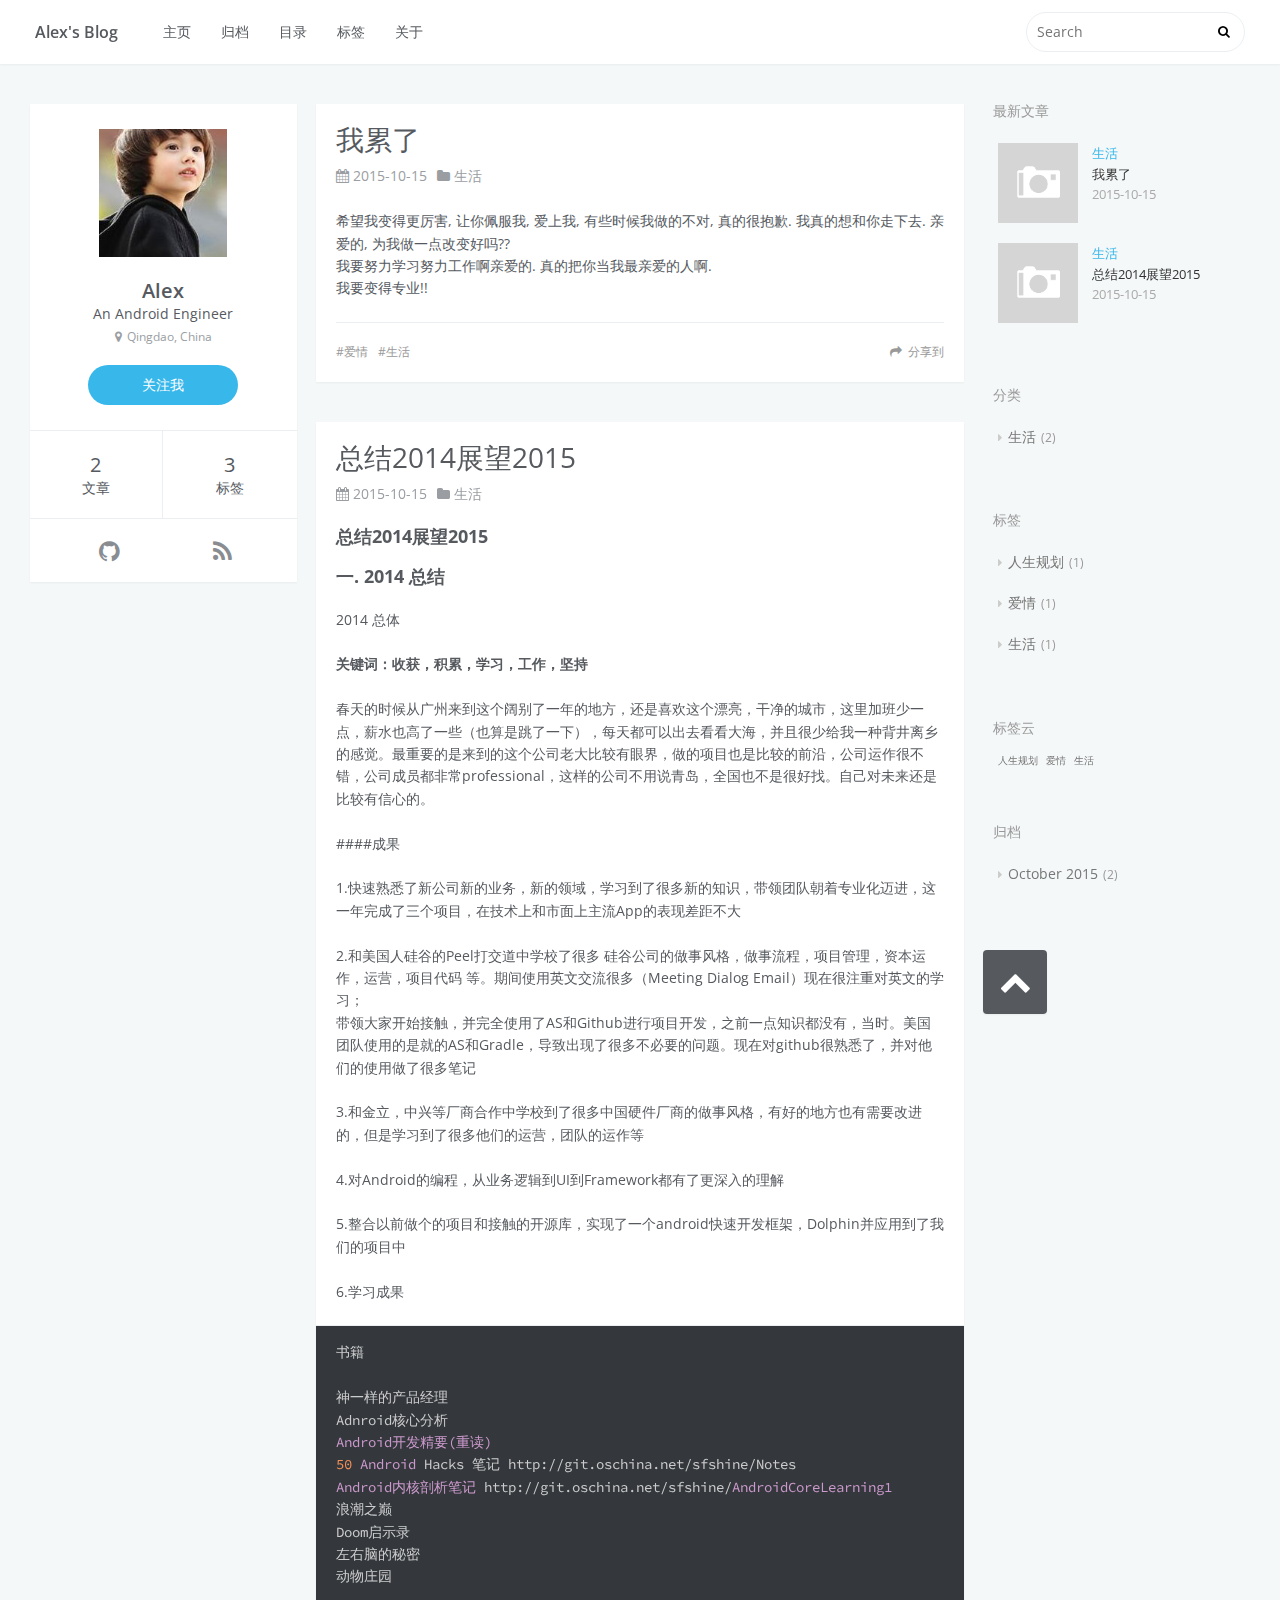
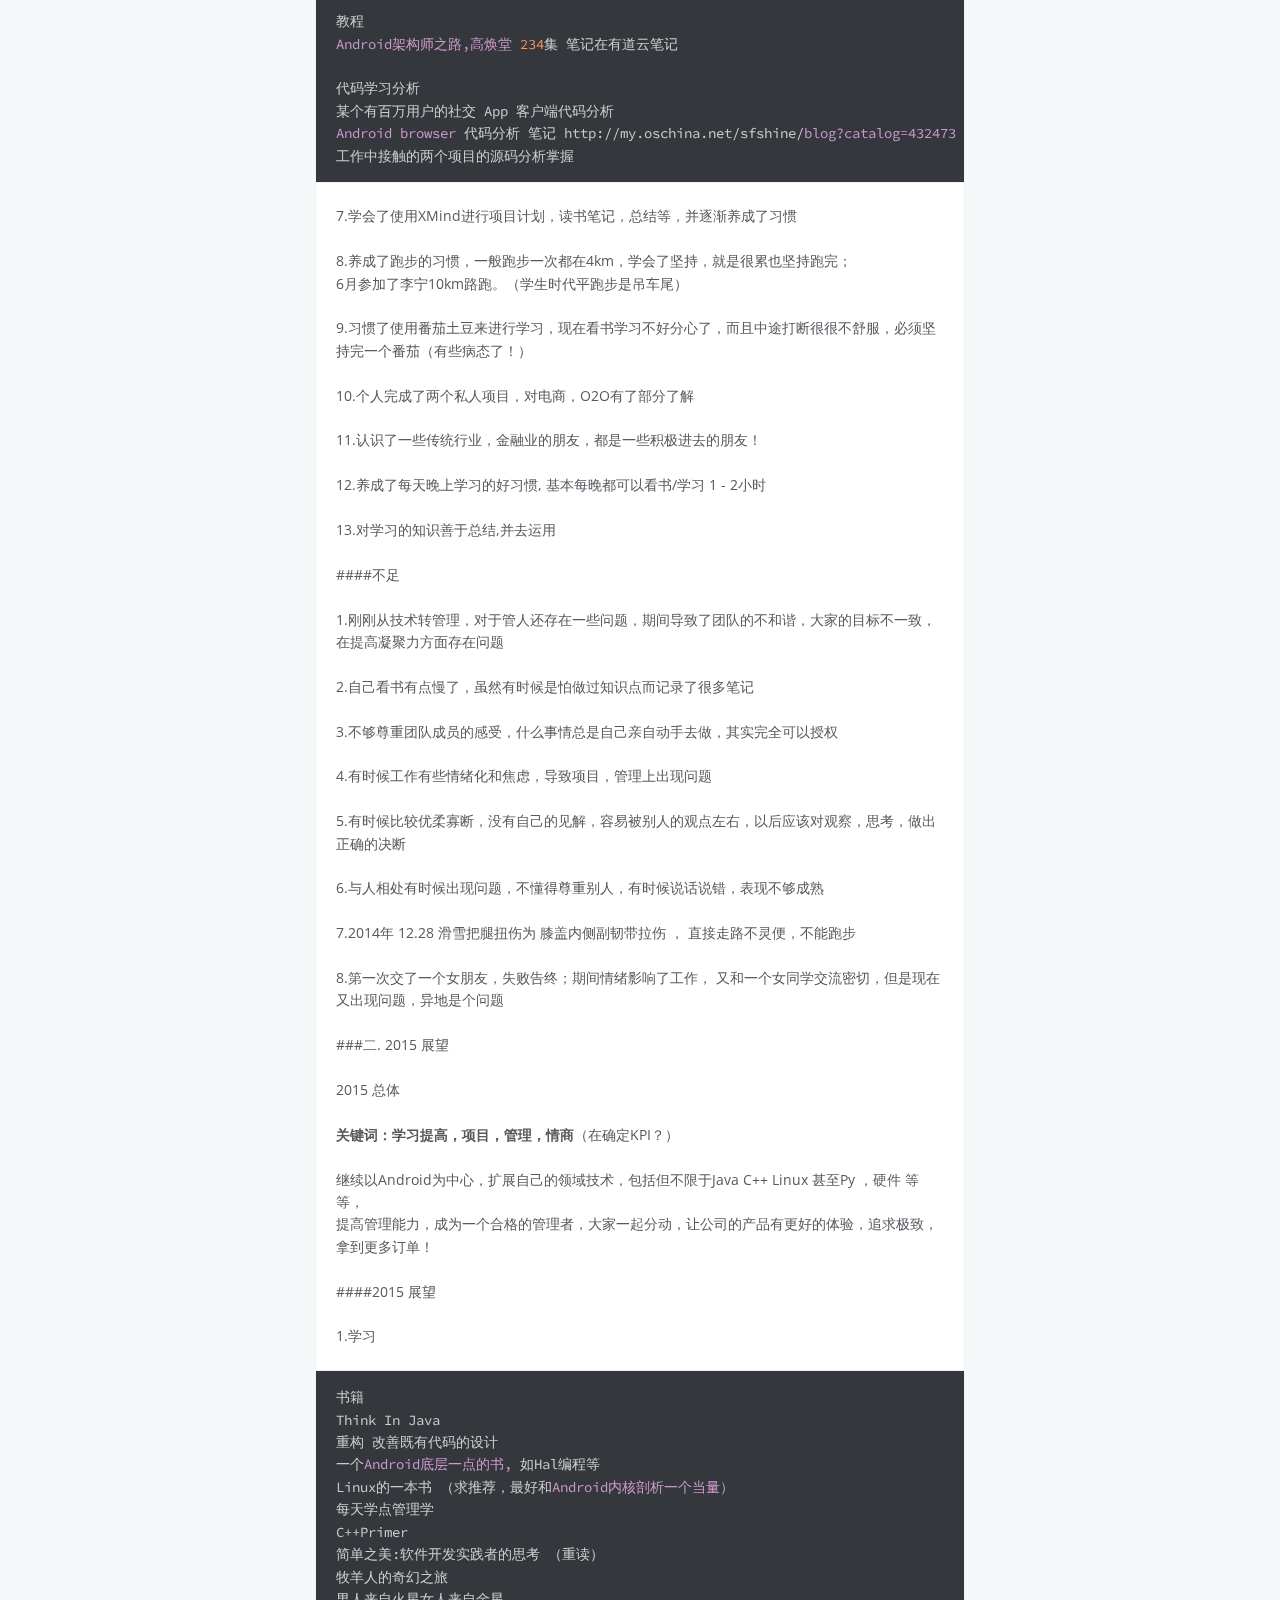
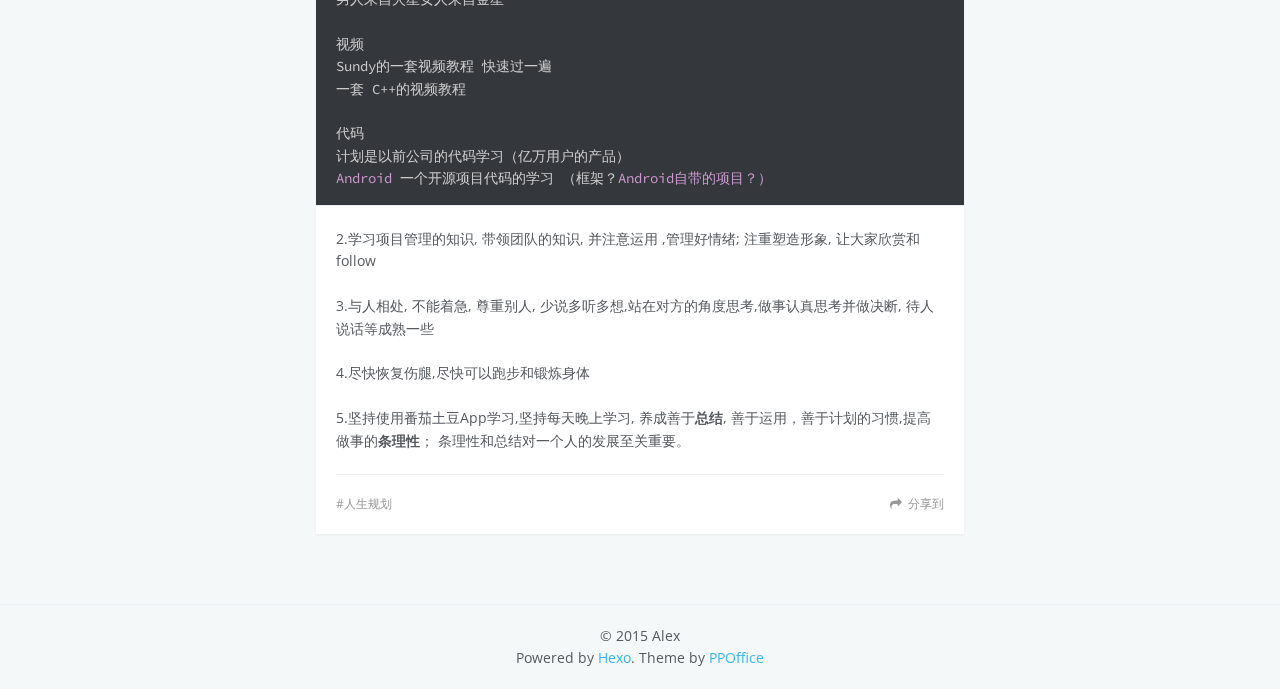
==== commit 8e8a2c4b: "Site updated: 2015-10-15 11:42:04" ====
--- a/index.html
+++ b/index.html
@@ -8,7 +8,7 @@
   <meta name="description" content="An Android Engineer">
 <meta property="og:type" content="website">
 <meta property="og:title" content="Alex's Blog">
-<meta property="og:url" content="http://my.oschina.net/sfshine/index.html">
+<meta property="og:url" content="http://sfshine.github.io/index.html">
 <meta property="og:site_name" content="Alex's Blog">
 <meta property="og:description" content="An Android Engineer">
 <meta name="twitter:card" content="summary">
@@ -58,7 +58,7 @@
         </nav>
       
       <div id="search-form-wrap">
-        <form action="//google.com/search" method="get" accept-charset="UTF-8" class="search-form"><input type="search" name="q" results="0" class="search-form-input" placeholder="Search"><button type="submit" class="search-form-submit"> </button><input type="hidden" name="sitesearch" value="http://my.oschina.net/sfshine"></form>
+        <form action="//google.com/search" method="get" accept-charset="UTF-8" class="search-form"><input type="search" name="q" results="0" class="search-form-input" placeholder="Search"><button type="submit" class="search-form-submit"> </button><input type="hidden" name="sitesearch" value="http://sfshine.github.io"></form>
       </div>
     </div>
   </div>
@@ -77,7 +77,7 @@
           <td><a class="main-nav-link" href="/about">关于</a></td>
         
         <td>
-          <form action="//google.com/search" method="get" accept-charset="UTF-8" class="search-form"><input type="search" name="q" results="0" class="search-form-input" placeholder="Search"><input type="hidden" name="sitesearch" value="http://my.oschina.net/sfshine"></form>
+          <form action="//google.com/search" method="get" accept-charset="UTF-8" class="search-form"><input type="search" name="q" results="0" class="search-form-input" placeholder="Search"><input type="hidden" name="sitesearch" value="http://sfshine.github.io"></form>
         </td>
       </tr>
     </table>
@@ -112,12 +112,6 @@
           
           <td><a href="https://github.com/sfshine" target="_blank" title="github"><i class="fa fa-github"></i></a></td>
           
-          <td><a href="/#" target="_blank" title="twitter"><i class="fa fa-twitter"></i></a></td>
-          
-          <td><a href="/#" target="_blank" title="facebook"><i class="fa fa-facebook"></i></a></td>
-          
-          <td><a href="/#" target="_blank" title="dribbble"><i class="fa fa-dribbble"></i></a></td>
-          
           <td><a href="/atom.xml" target="_blank" title="rss"><i class="fa fa-rss"></i></a></td>
           
         </tr>
@@ -170,7 +164,7 @@
       
     </div>
     <footer class="article-footer">
-      <a data-url="http://my.oschina.net/sfshine/2015/10/15/我累了/" data-id="cifrnseap0005msu8vhosoq96" class="article-share-link">分享到</a>
+      <a data-url="http://sfshine.github.io/2015/10/15/我累了/" data-id="cifrodhia00080ou87j0n1dyg" class="article-share-link">分享到</a>
       
       
   <ul class="article-tag-list"><li class="article-tag-list-item"><a class="article-tag-list-link" href="/tags/爱情/">爱情</a></li><li class="article-tag-list-item"><a class="article-tag-list-link" href="/tags/生活/">生活</a></li></ul>
@@ -295,7 +289,7 @@
       
     </div>
     <footer class="article-footer">
-      <a data-url="http://my.oschina.net/sfshine/2015/10/15/总结2014展望2015/" data-id="cifrnsea00000msu8nw4ccvkd" class="article-share-link">分享到</a>
+      <a data-url="http://sfshine.github.io/2015/10/15/总结2014展望2015/" data-id="cifrodhh700000ou82qewig1k" class="article-share-link">分享到</a>
       
       
   <ul class="article-tag-list"><li class="article-tag-list-item"><a class="article-tag-list-link" href="/tags/人生规划/">人生规划</a></li></ul>
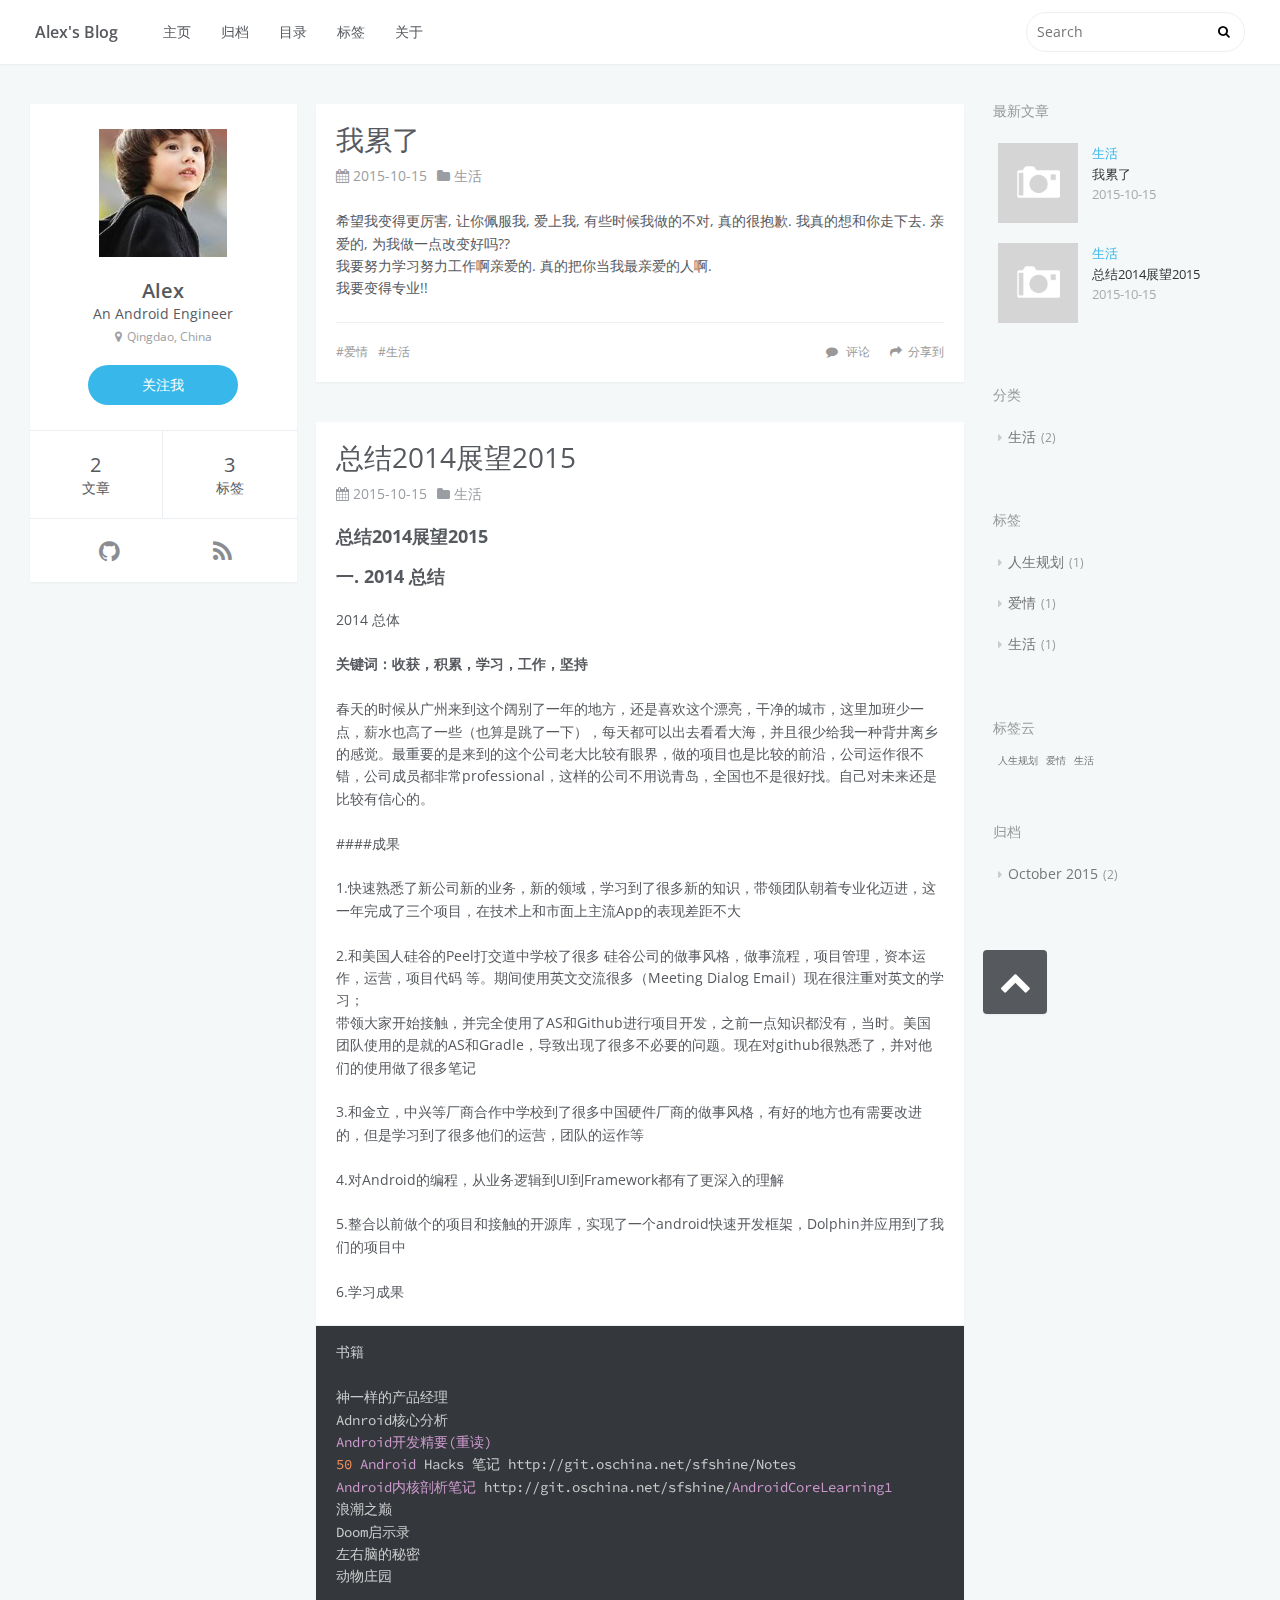
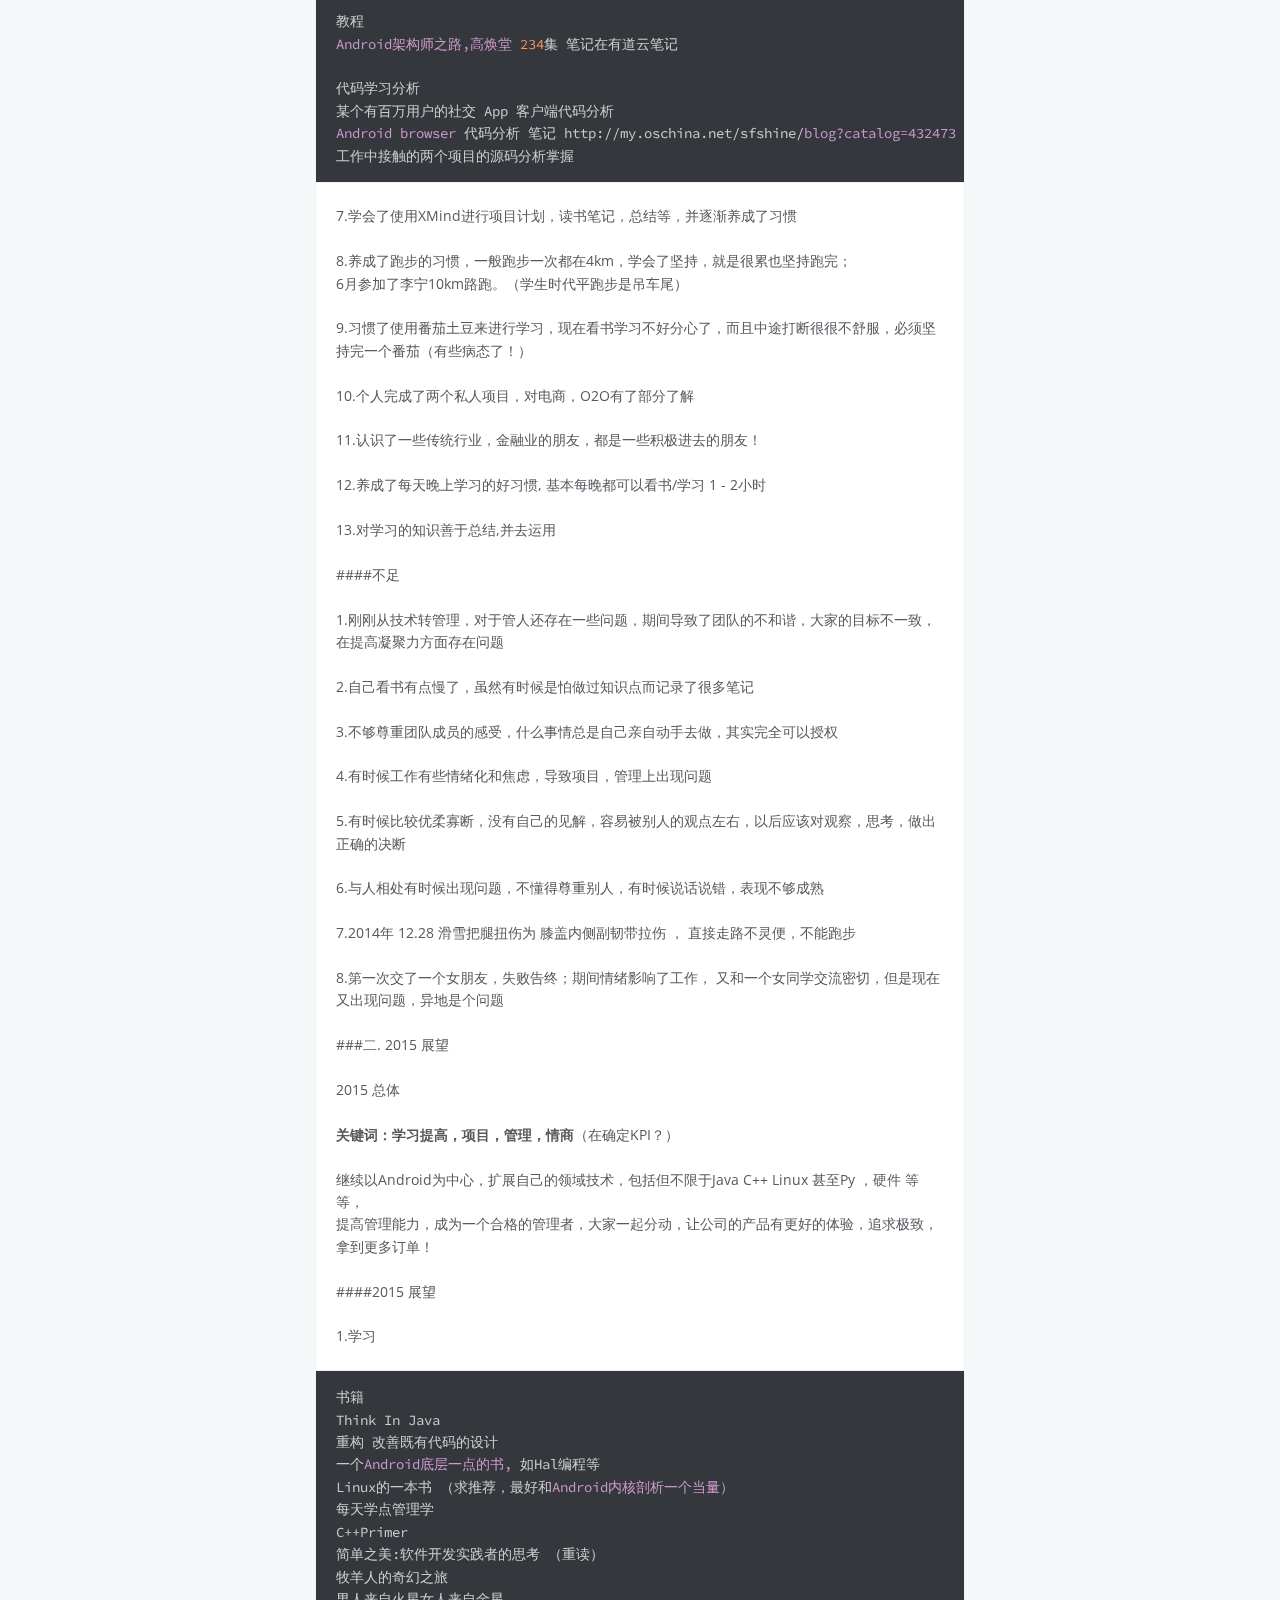
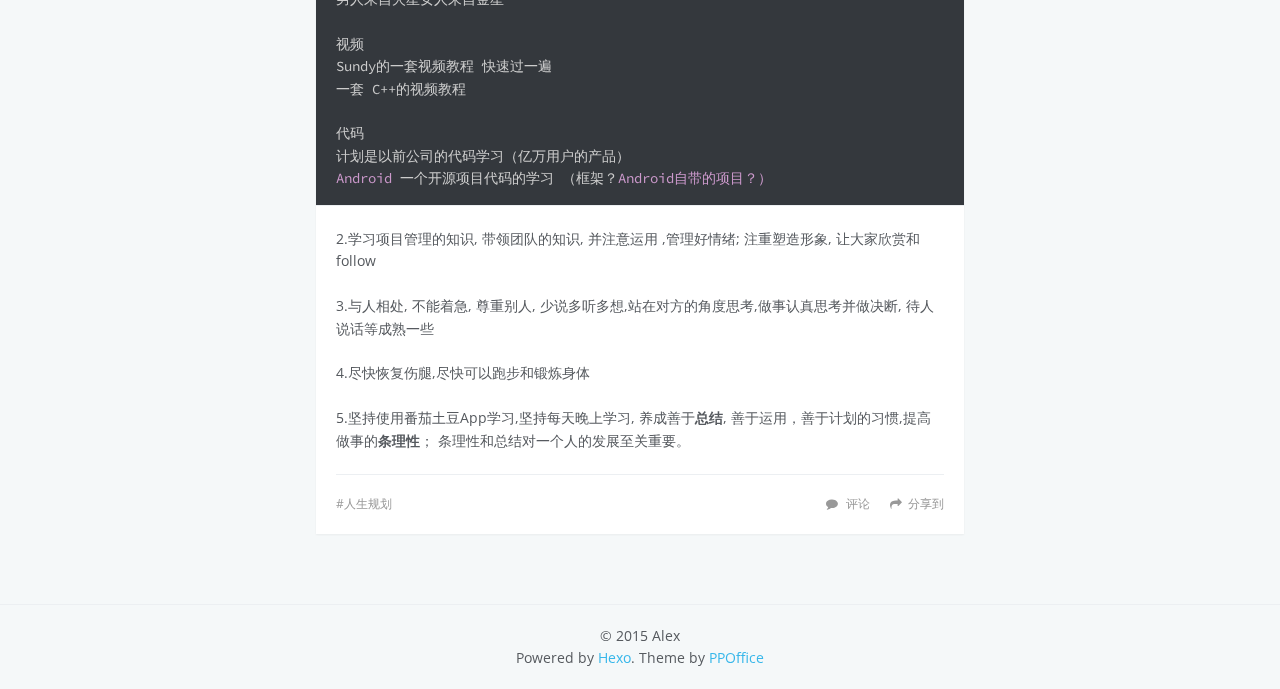
==== commit 3d410aa0: "Site updated: 2015-10-15 16:59:33" ====
--- a/index.html
+++ b/index.html
@@ -164,7 +164,9 @@
       
     </div>
     <footer class="article-footer">
-      <a data-url="http://sfshine.github.io/2015/10/15/我累了/" data-id="cifrodhia00080ou87j0n1dyg" class="article-share-link">分享到</a>
+      <a data-url="http://sfshine.github.io/2015/10/15/我累了/" data-id="cifrzqd14000844u8ikte3dtq" class="article-share-link">分享到</a>
+      
+        <a href="http://sfshine.github.io/2015/10/15/我累了/#ds-thread" class="article-comment-link">评论</a>
       
       
   <ul class="article-tag-list"><li class="article-tag-list-item"><a class="article-tag-list-link" href="/tags/爱情/">爱情</a></li><li class="article-tag-list-item"><a class="article-tag-list-link" href="/tags/生活/">生活</a></li></ul>
@@ -289,7 +291,9 @@
       
     </div>
     <footer class="article-footer">
-      <a data-url="http://sfshine.github.io/2015/10/15/总结2014展望2015/" data-id="cifrodhh700000ou82qewig1k" class="article-share-link">分享到</a>
+      <a data-url="http://sfshine.github.io/2015/10/15/总结2014展望2015/" data-id="cifrzqczz000044u8b6l6eki8" class="article-share-link">分享到</a>
+      
+        <a href="http://sfshine.github.io/2015/10/15/总结2014展望2015/#ds-thread" class="article-comment-link">评论</a>
       
       
   <ul class="article-tag-list"><li class="article-tag-list-item"><a class="article-tag-list-link" href="/tags/人生规划/">人生规划</a></li></ul>
@@ -401,6 +405,18 @@
 </footer>
     
 
+<script type="text/javascript">
+  var duoshuoQuery = {short_name:"sfshine"};
+  (function() {
+    var ds = document.createElement('script');
+    ds.type = 'text/javascript';ds.async = true;
+    ds.src = (document.location.protocol == 'https:' ? 'https:' : 'http:') + '//static.duoshuo.com/embed.js';
+    ds.charset = 'UTF-8';
+    (document.getElementsByTagName('head')[0] 
+     || document.getElementsByTagName('body')[0]).appendChild(ds);
+  })();
+</script>
+
 
 
  <script src="//ajax.useso.com/ajax/libs/jquery/2.1.3/jquery.min.js"></script>
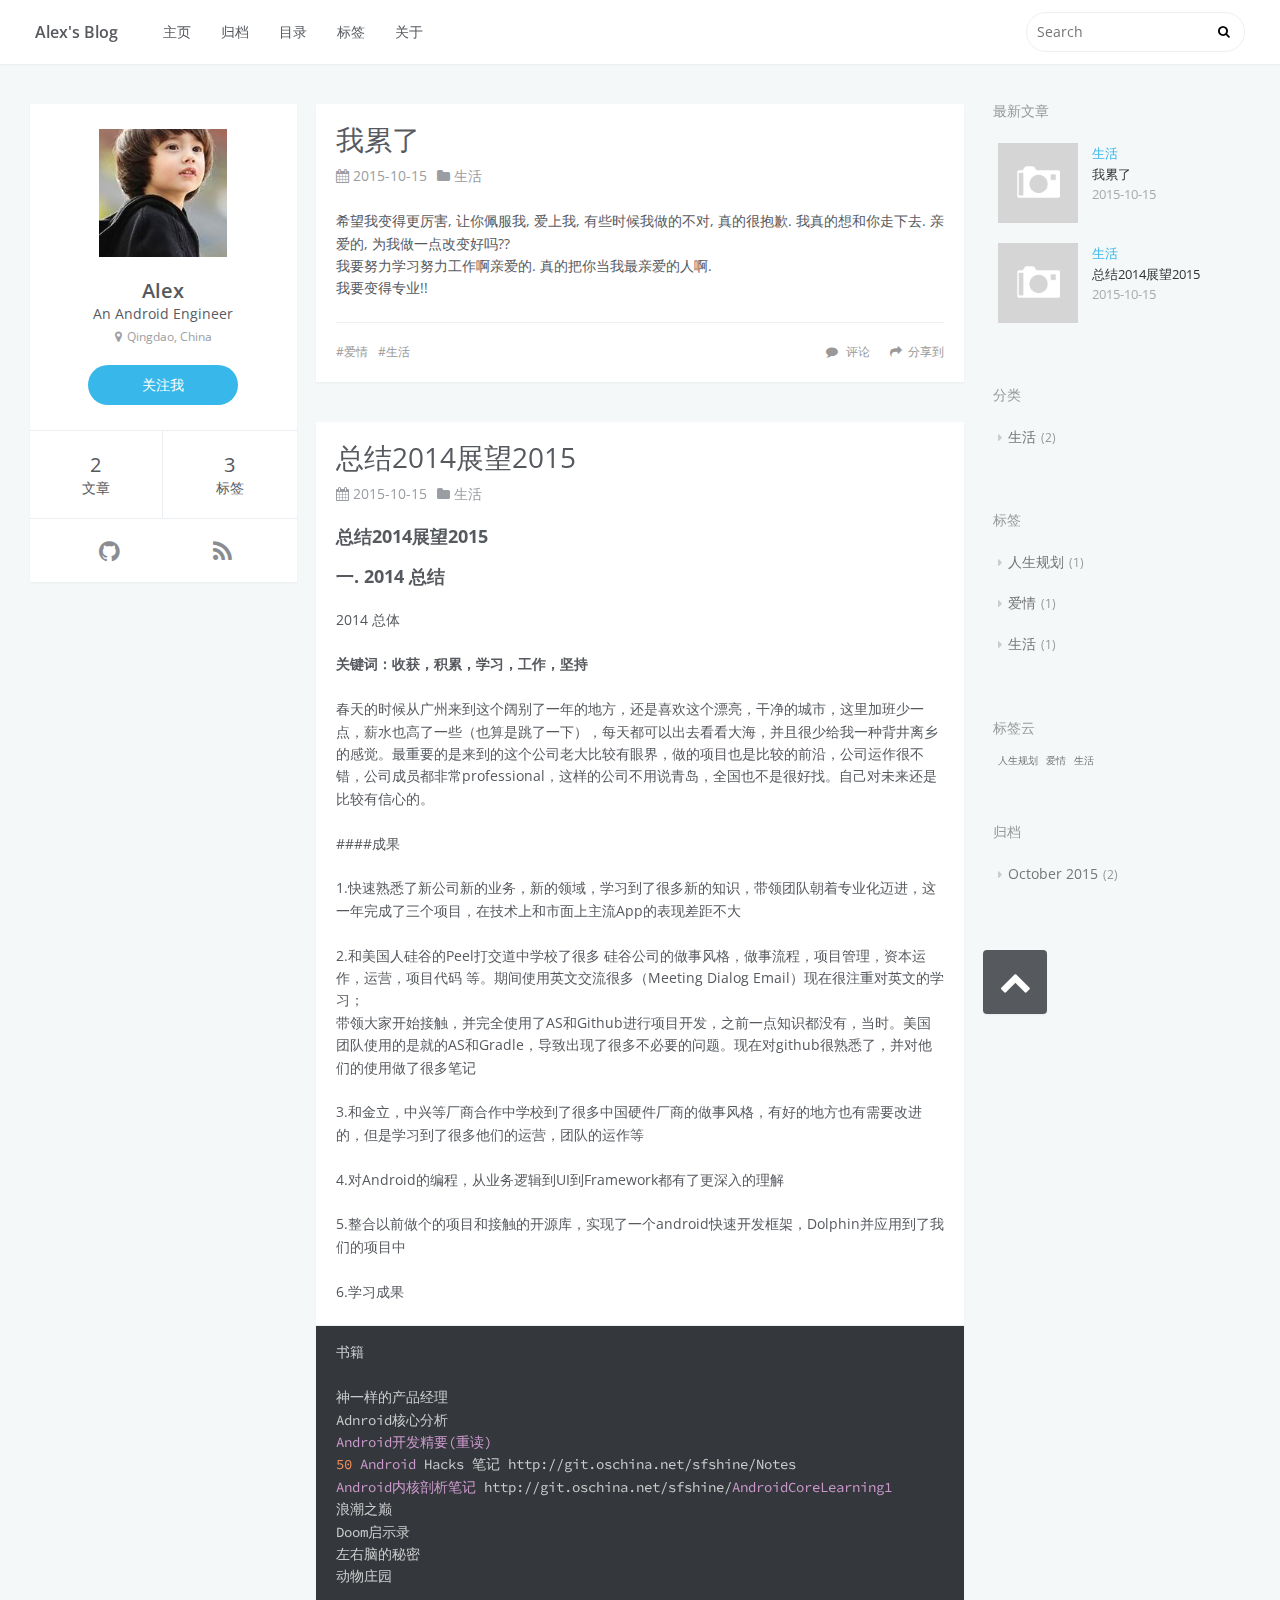
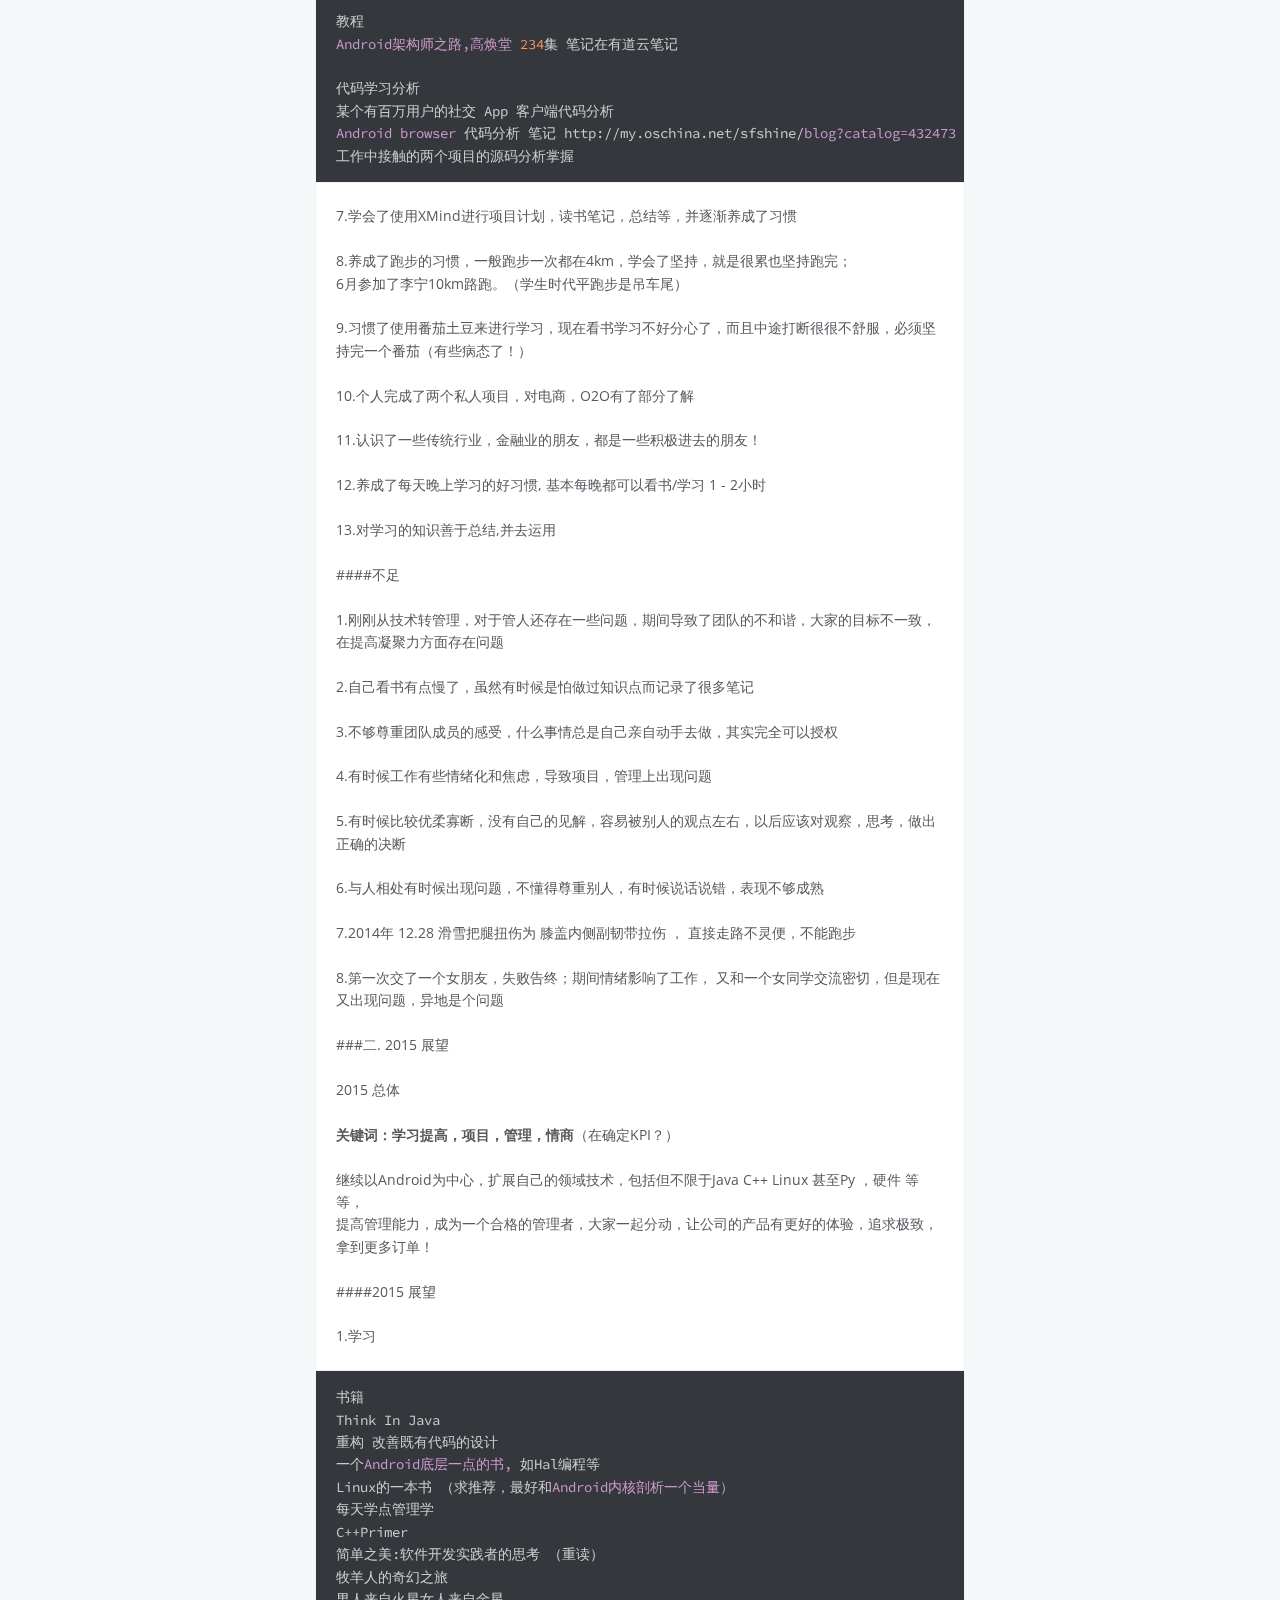
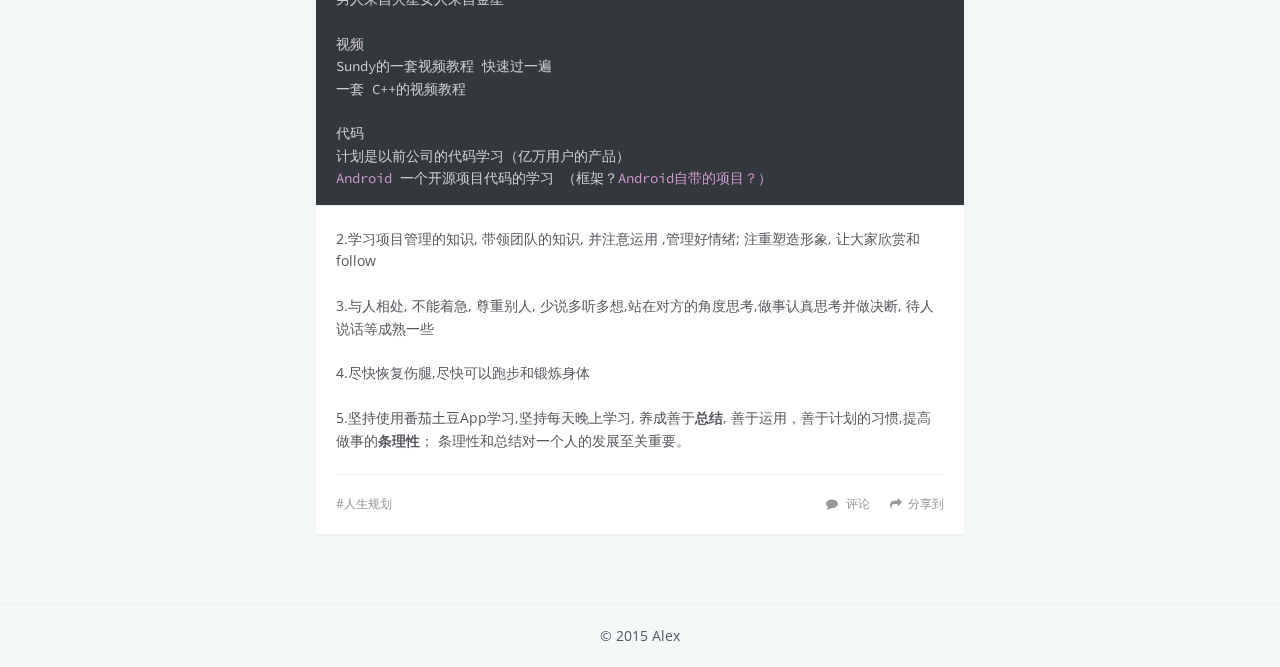
==== commit 8d2bd519: "Site updated: 2015-10-15 17:01:47" ====
--- a/index.html
+++ b/index.html
@@ -164,7 +164,7 @@
       
     </div>
     <footer class="article-footer">
-      <a data-url="http://sfshine.github.io/2015/10/15/我累了/" data-id="cifrzqd14000844u8ikte3dtq" class="article-share-link">分享到</a>
+      <a data-url="http://sfshine.github.io/2015/10/15/我累了/" data-id="cifrzz57k0008nou86i2u7093" class="article-share-link">分享到</a>
       
         <a href="http://sfshine.github.io/2015/10/15/我累了/#ds-thread" class="article-comment-link">评论</a>
       
@@ -291,7 +291,7 @@
       
     </div>
     <footer class="article-footer">
-      <a data-url="http://sfshine.github.io/2015/10/15/总结2014展望2015/" data-id="cifrzqczz000044u8b6l6eki8" class="article-share-link">分享到</a>
+      <a data-url="http://sfshine.github.io/2015/10/15/总结2014展望2015/" data-id="cifrzz56l0000nou8rnc708d5" class="article-share-link">分享到</a>
       
         <a href="http://sfshine.github.io/2015/10/15/总结2014展望2015/#ds-thread" class="article-comment-link">评论</a>
       
@@ -399,7 +399,6 @@
   <div class="outer">
     <div id="footer-info" class="inner">
       &copy; 2015 Alex<br>
-      Powered by <a href="http://hexo.io/" target="_blank">Hexo</a>. Theme by <a href="http://github.com/ppoffice">PPOffice</a>
     </div>
   </div>
 </footer>
--- a/css/style.css
+++ b/css/style.css
@@ -900,10 +900,12 @@
   padding: 10px 0;
 }
 .article-entry blockquote {
-  font-family: Georgia, "Times New Roman", serif;
-  font-size: 1.4em;
-  margin: 1.6em 20px;
-  text-align: center;
+  background: #ddd;
+  border-left: 5px solid #ccc;
+  padding: 15px 20px;
+  margin-top: 10px;
+  border-left: 5px solid #657b83;
+  background: #f6f6f6;
 }
 .article-entry blockquote footer {
   font-size: 14px;
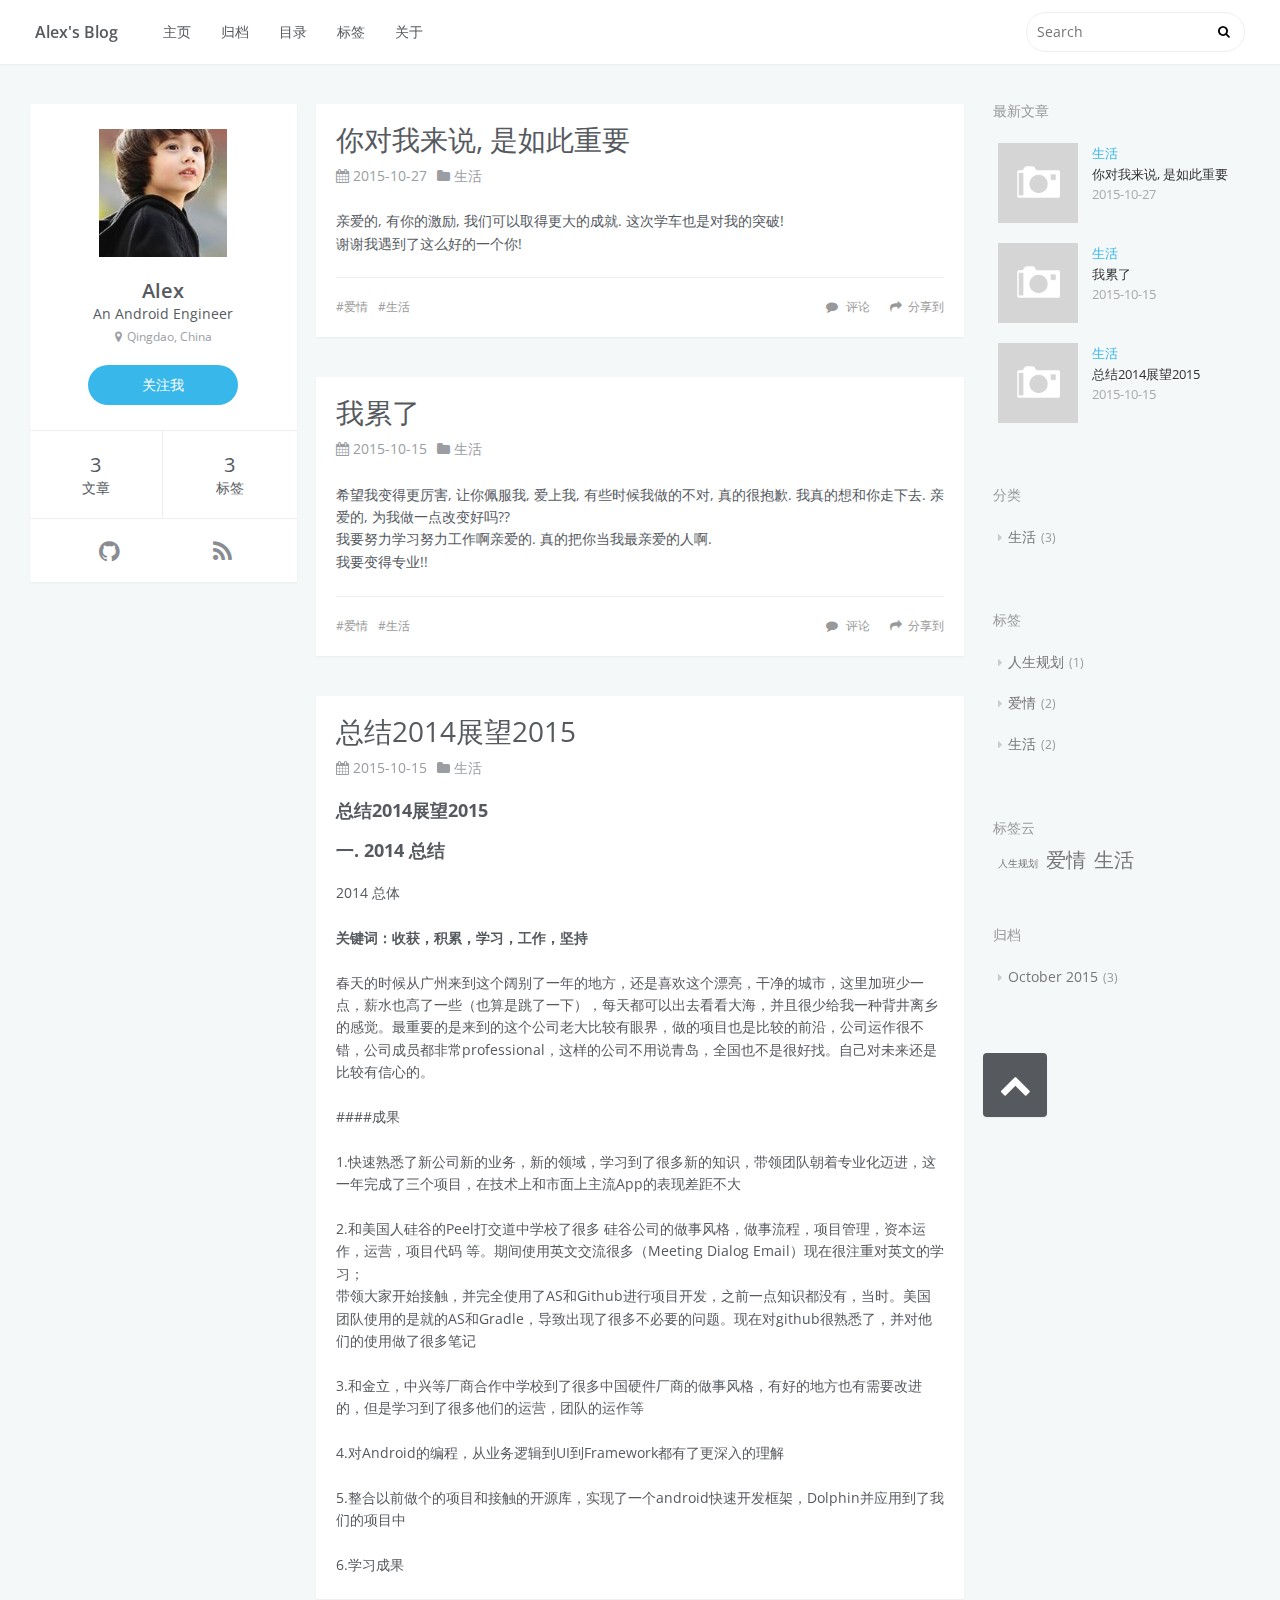
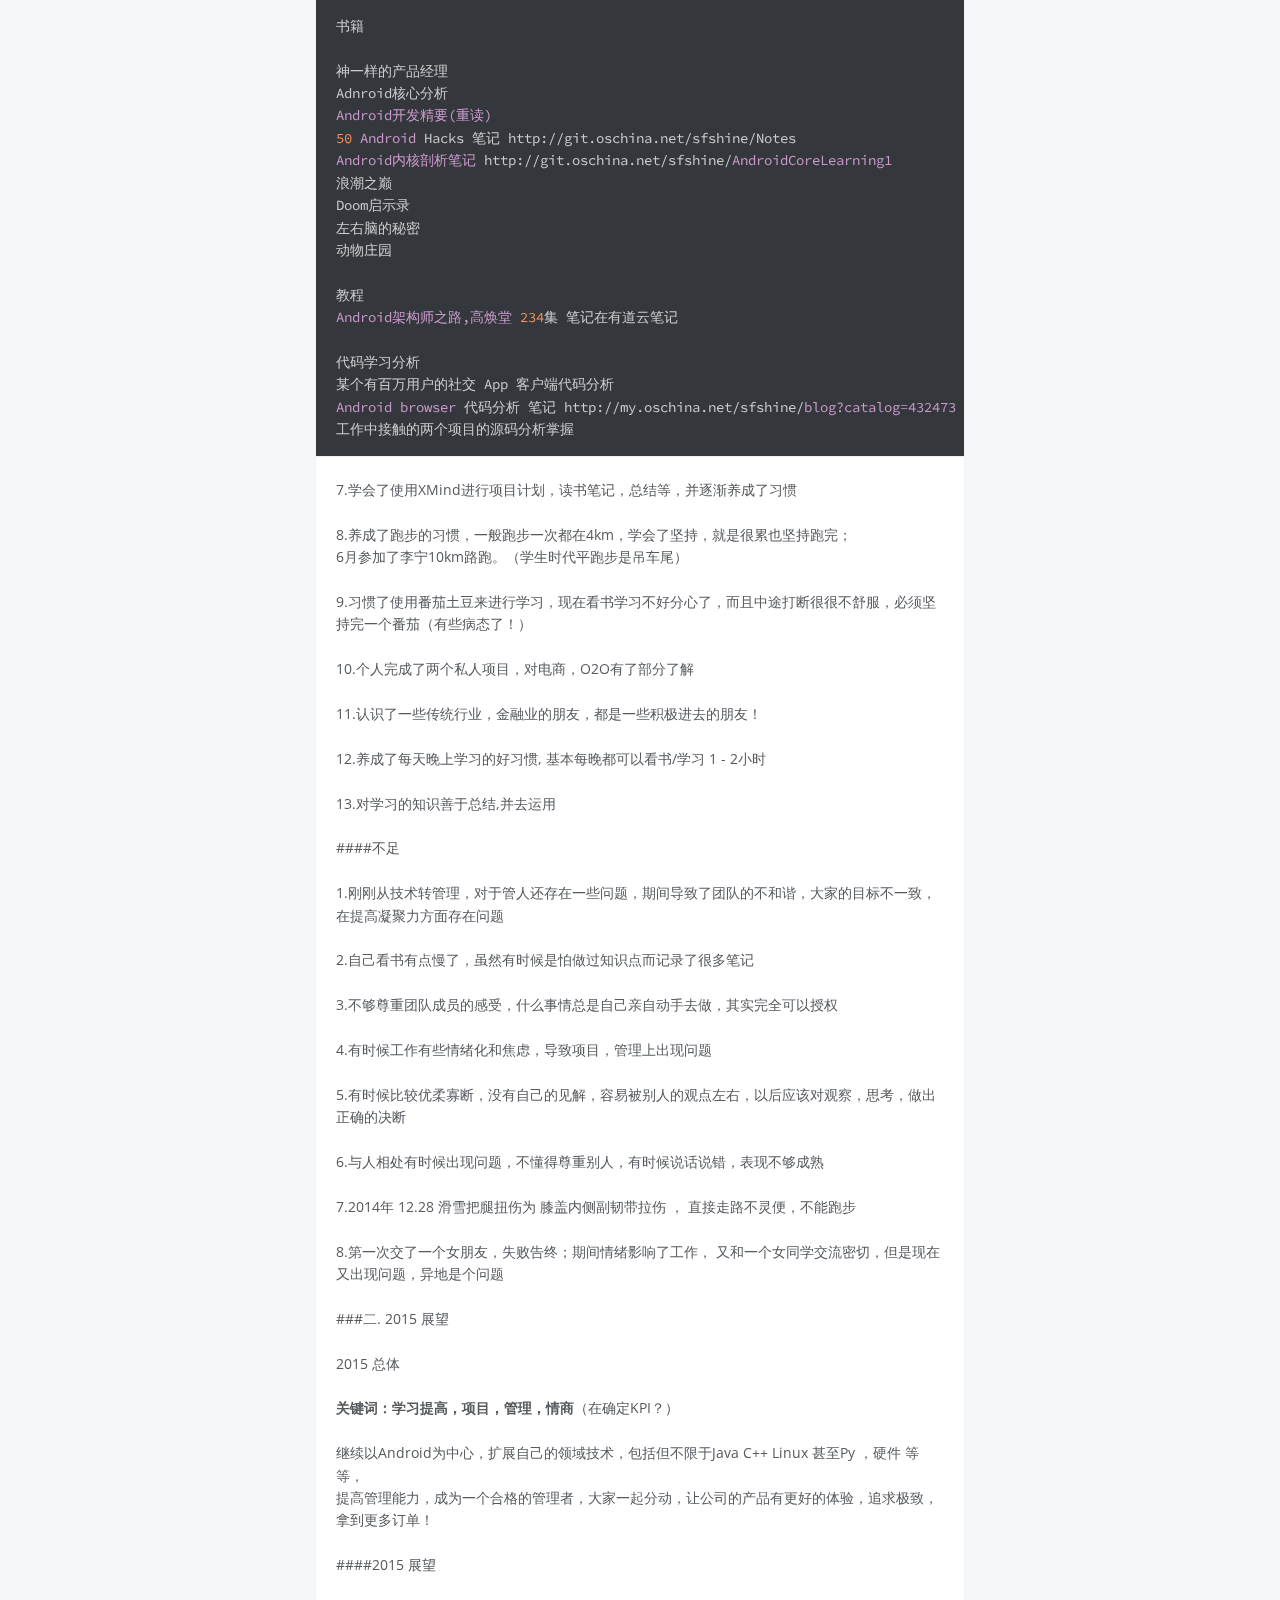
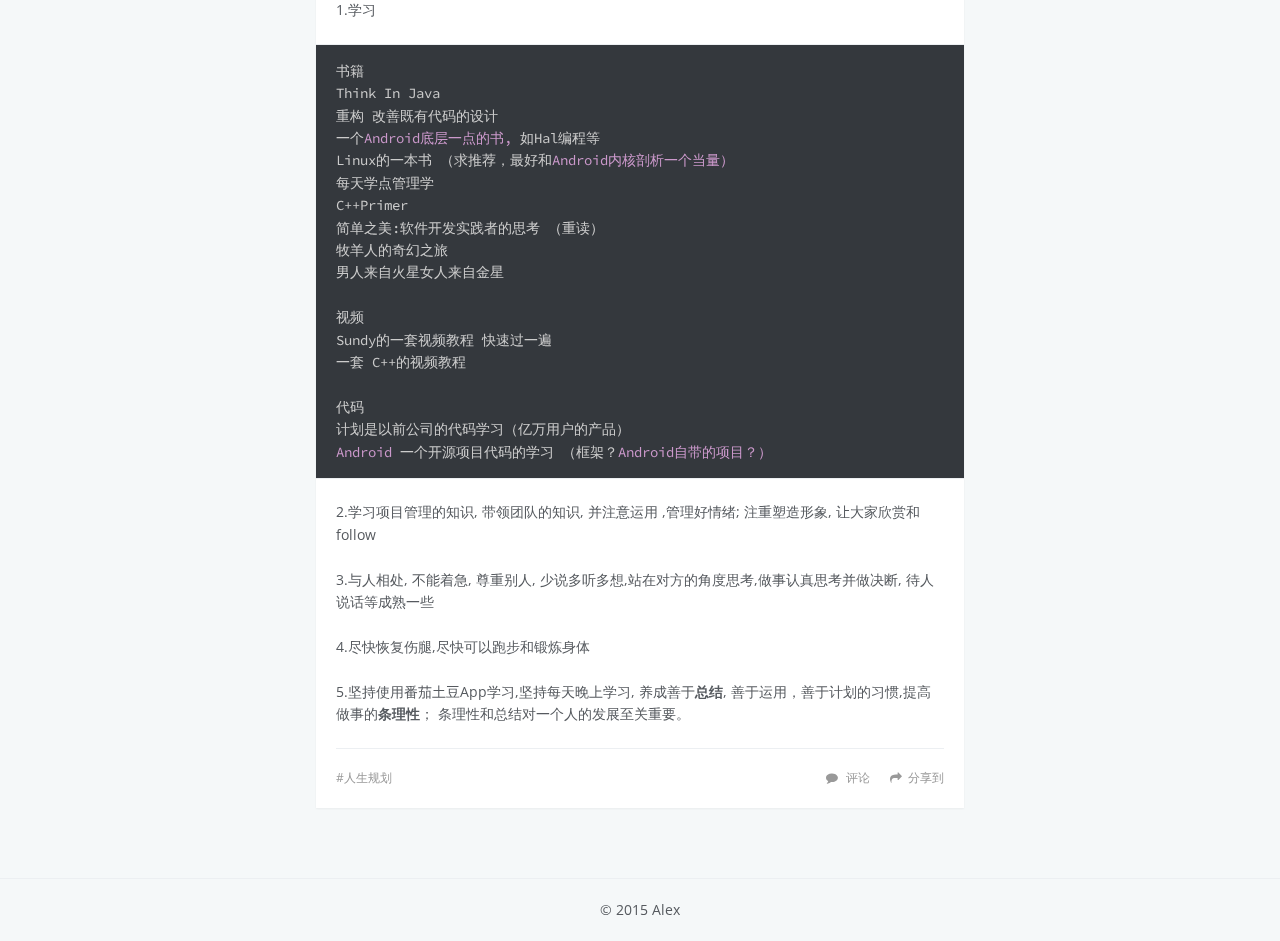
==== commit a78d10a2: "Site updated: 2015-10-27 21:13:01" ====
--- a/index.html
+++ b/index.html
@@ -97,7 +97,7 @@
     </div>
     <div class="article-info profile-block">
       <div class="article-info-block">
-        2
+        3
         <span>文章</span>
       </div>
       <div class="article-info-block">
@@ -124,6 +124,61 @@
 
       
       <section id="main">
+      <article id="post-你对我来说-是如此重要" class="article article-type-post" itemscope itemprop="blogPost">
+  <div class="article-inner">
+    
+    
+    
+      <header class="article-header">
+        
+  
+    <h1 itemprop="name">
+      <a class="article-title" href="/2015/10/27/你对我来说-是如此重要/">你对我来说, 是如此重要</a>
+    </h1>
+  
+
+        <div class="article-meta">
+          
+  <div class="article-date">
+    <i class="fa fa-calendar"></i>
+    <a href="/2015/10/27/你对我来说-是如此重要/">
+      <time datetime="2015-10-27T13:07:50.000Z" itemprop="datePublished">2015-10-27</time>
+    </a>
+  </div>
+
+
+          
+  <div class="article-category">
+  	<i class="fa fa-folder"></i>
+    <a class="article-category-link" href="/categories/生活/">生活</a>
+  </div>
+
+        </div>
+      </header>
+    
+    <div class="article-entry" itemprop="articleBody">
+      
+                
+        <p>亲爱的, 有你的激励, 我们可以取得更大的成就. 这次学车也是对我的突破!<br>谢谢我遇到了这么好的一个你!</p>
+
+      
+    </div>
+    <footer class="article-footer">
+      <a data-url="http://sfshine.github.io/2015/10/27/你对我来说-是如此重要/" data-id="cig9e8h0f0000rcr5v7b4hu00" class="article-share-link">分享到</a>
+      
+        <a href="http://sfshine.github.io/2015/10/27/你对我来说-是如此重要/#ds-thread" class="article-comment-link">评论</a>
+      
+      
+  <ul class="article-tag-list"><li class="article-tag-list-item"><a class="article-tag-list-link" href="/tags/爱情/">爱情</a></li><li class="article-tag-list-item"><a class="article-tag-list-link" href="/tags/生活/">生活</a></li></ul>
+
+    </footer>
+  </div>
+  
+</article>
+
+
+
+    
       <article id="post-我累了" class="article article-type-post" itemscope itemprop="blogPost">
   <div class="article-inner">
     
@@ -164,7 +219,7 @@
       
     </div>
     <footer class="article-footer">
-      <a data-url="http://sfshine.github.io/2015/10/15/我累了/" data-id="cifrzz57k0008nou86i2u7093" class="article-share-link">分享到</a>
+      <a data-url="http://sfshine.github.io/2015/10/15/我累了/" data-id="cig9e8h1q000arcr5ntu13poq" class="article-share-link">分享到</a>
       
         <a href="http://sfshine.github.io/2015/10/15/我累了/#ds-thread" class="article-comment-link">评论</a>
       
@@ -291,7 +346,7 @@
       
     </div>
     <footer class="article-footer">
-      <a data-url="http://sfshine.github.io/2015/10/15/总结2014展望2015/" data-id="cifrzz56l0000nou8rnc708d5" class="article-share-link">分享到</a>
+      <a data-url="http://sfshine.github.io/2015/10/15/总结2014展望2015/" data-id="cig9e8h1q000ercr5vteoti94" class="article-share-link">分享到</a>
       
         <a href="http://sfshine.github.io/2015/10/15/总结2014展望2015/#ds-thread" class="article-comment-link">评论</a>
       
@@ -314,6 +369,23 @@
     <h3 class="widget-title">最新文章</h3>
     <div class="widget">
       <ul id="recent-post" class="">
+        
+          <li>
+            
+            <div class="item-thumbnail">
+              <a href="/2015/10/27/你对我来说-是如此重要/" class="thumbnail">
+  
+    <span class="thumbnail-image thumbnail-none"></span>
+  
+</a>
+            </div>
+            
+            <div class="item-inner">
+              <p class="item-category"><a class="article-category-link" href="/categories/生活/">生活</a></p>
+              <p class="item-title"><a href="/2015/10/27/你对我来说-是如此重要/" class="title">你对我来说, 是如此重要</a></p>
+              <p class="item-date"><time datetime="2015-10-27T13:07:50.000Z" itemprop="datePublished">2015-10-27</time></p>
+            </div>
+          </li>
         
           <li>
             
@@ -358,7 +430,7 @@
   <div class="widget-wrap">
     <h3 class="widget-title">分类</h3>
     <div class="widget">
-      <ul class="category-list"><li class="category-list-item"><a class="category-list-link" href="/categories/生活/">生活</a><span class="category-list-count">2</span></li></ul>
+      <ul class="category-list"><li class="category-list-item"><a class="category-list-link" href="/categories/生活/">生活</a><span class="category-list-count">3</span></li></ul>
     </div>
   </div>
 
@@ -367,7 +439,7 @@
   <div class="widget-wrap">
     <h3 class="widget-title">标签</h3>
     <div class="widget">
-      <ul class="tag-list"><li class="tag-list-item"><a class="tag-list-link" href="/tags/人生规划/">人生规划</a><span class="tag-list-count">1</span></li><li class="tag-list-item"><a class="tag-list-link" href="/tags/爱情/">爱情</a><span class="tag-list-count">1</span></li><li class="tag-list-item"><a class="tag-list-link" href="/tags/生活/">生活</a><span class="tag-list-count">1</span></li></ul>
+      <ul class="tag-list"><li class="tag-list-item"><a class="tag-list-link" href="/tags/人生规划/">人生规划</a><span class="tag-list-count">1</span></li><li class="tag-list-item"><a class="tag-list-link" href="/tags/爱情/">爱情</a><span class="tag-list-count">2</span></li><li class="tag-list-item"><a class="tag-list-link" href="/tags/生活/">生活</a><span class="tag-list-count">2</span></li></ul>
     </div>
   </div>
 
@@ -376,7 +448,7 @@
   <div class="widget-wrap">
     <h3 class="widget-title">标签云</h3>
     <div class="widget tagcloud">
-      <a href="/tags/人生规划/" style="font-size: 10px;">人生规划</a> <a href="/tags/爱情/" style="font-size: 10px;">爱情</a> <a href="/tags/生活/" style="font-size: 10px;">生活</a>
+      <a href="/tags/人生规划/" style="font-size: 10px;">人生规划</a> <a href="/tags/爱情/" style="font-size: 20px;">爱情</a> <a href="/tags/生活/" style="font-size: 20px;">生活</a>
     </div>
   </div>
 
@@ -385,7 +457,7 @@
   <div class="widget-wrap">
     <h3 class="widget-title">归档</h3>
     <div class="widget">
-      <ul class="archive-list"><li class="archive-list-item"><a class="archive-list-link" href="/archives/2015/10/">October 2015</a><span class="archive-list-count">2</span></li></ul>
+      <ul class="archive-list"><li class="archive-list-item"><a class="archive-list-link" href="/archives/2015/10/">October 2015</a><span class="archive-list-count">3</span></li></ul>
     </div>
   </div>
 
